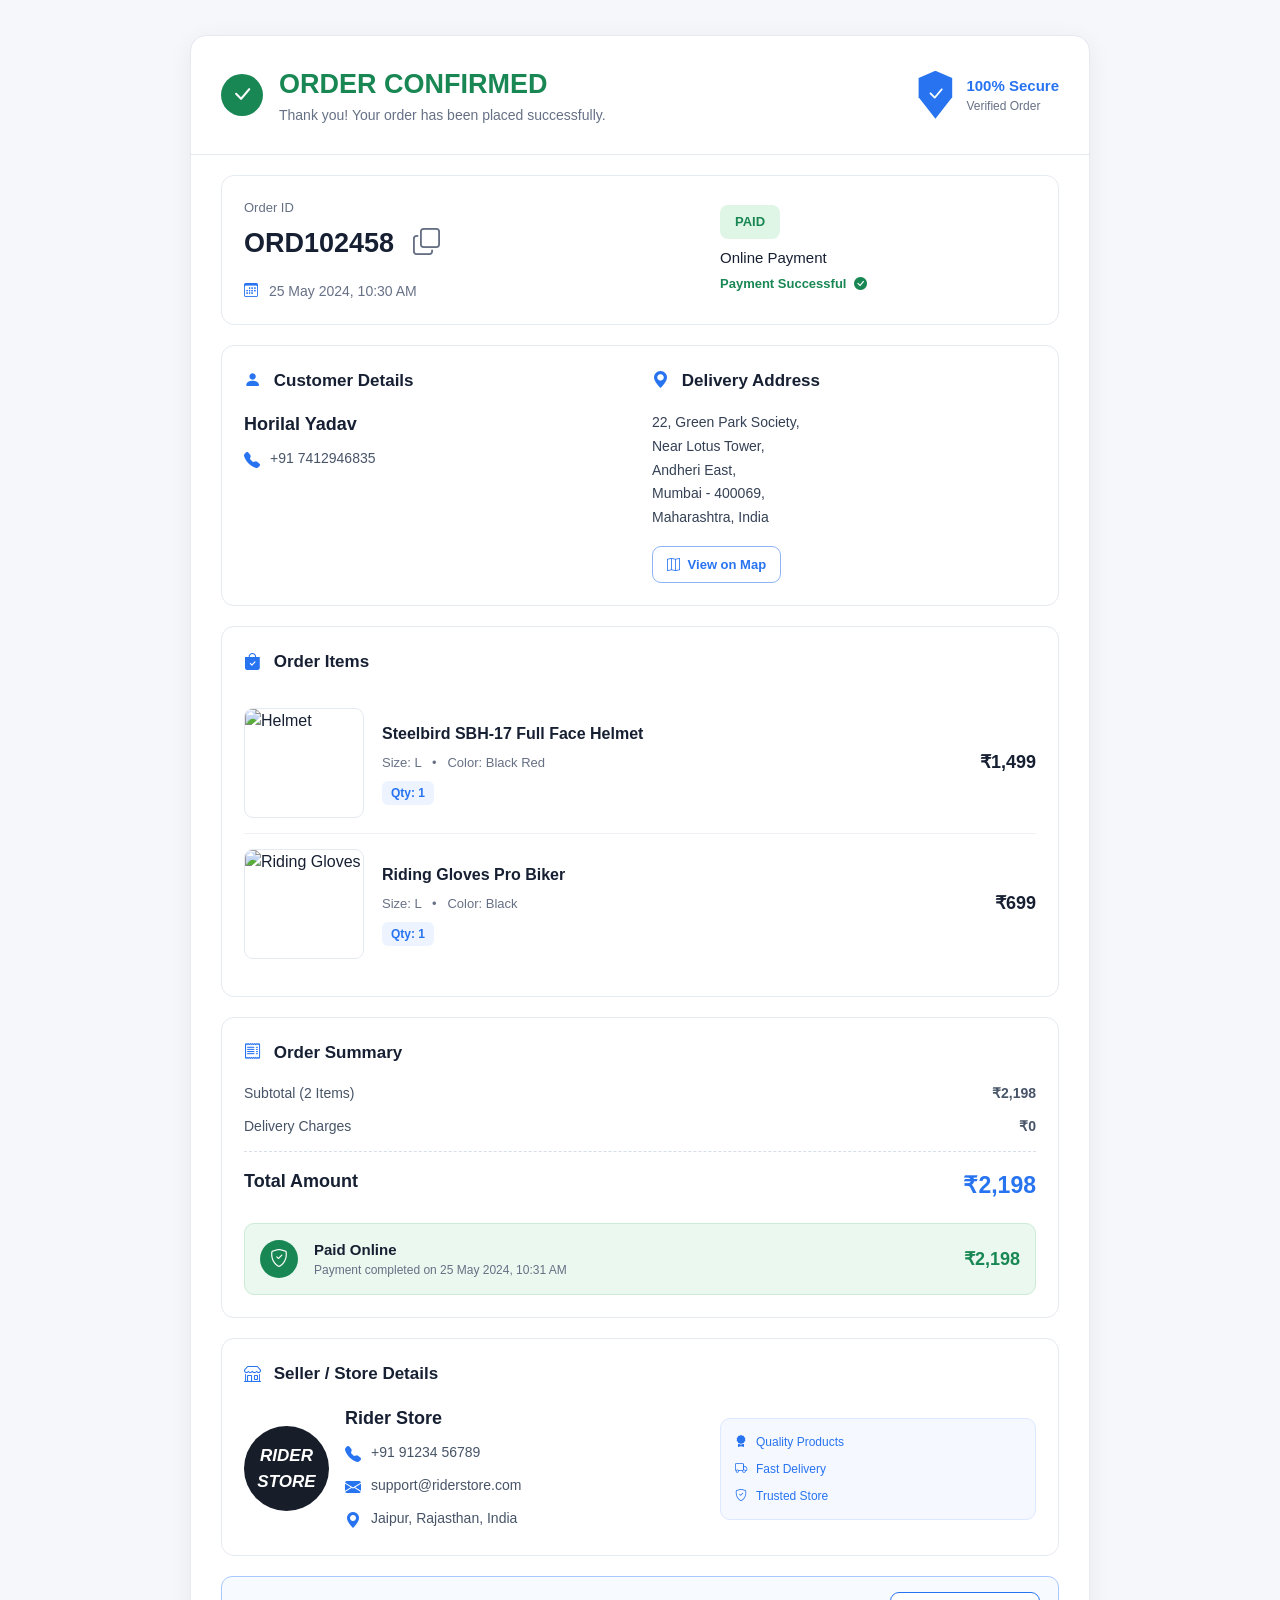
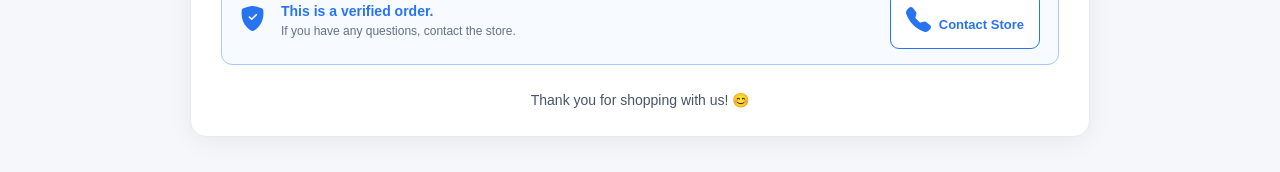
==== index.html @ 625182de "sdsD'" ====
<!doctype html>
<html lang="en">
  <head>
    <meta charset="UTF-8" />
    <meta name="viewport" content="width=device-width, initial-scale=1.0" />

    <title>Order Confirmation</title>

    <!-- Bootstrap 5 -->
    <link href="https://cdn.jsdelivr.net/npm/bootstrap@5.3.3/dist/css/bootstrap.min.css" rel="stylesheet" />

    <!-- Bootstrap Icons -->
    <link rel="stylesheet" href="https://cdn.jsdelivr.net/npm/bootstrap-icons@1.11.3/font/bootstrap-icons.min.css" />

    <style>
      :root {
        --blue: #2874f0;
        --dark-blue: #0f4bbd;
        --green: #198754;
        --light-green: #eaf8ef;
        --text: #172033;
        --muted: #667085;
        --border: #e5e9f0;
        --bg: #f5f7fb;
      }

      * {
        box-sizing: border-box;
      }

      body {
        margin: 0;
        background: var(--bg);
        color: var(--text);
        font-family: Arial, Helvetica, sans-serif;
      }

      /* ================================
       MAIN CONTAINER
    ================================= */

      .order-page {
        max-width: 900px;
        margin: 35px auto;
      }

      /* ================================
       MAIN CARD
    ================================= */

      .order-card {
        background: #fff;
        border: 1px solid var(--border);
        border-radius: 16px;
        box-shadow: 0 5px 25px rgba(0, 0, 0, 0.06);
        overflow: hidden;
      }

      /* ================================
       CONFIRM HEADER
    ================================= */

      .confirmation-header {
        padding: 28px 30px;
        border-bottom: 1px solid var(--border);
      }

      .confirmed-title {
        color: var(--green);
        font-size: 27px;
        font-weight: 700;
      }

      .confirmed-icon {
        width: 42px;
        height: 42px;
        background: var(--green);
        color: white;
        border-radius: 50%;
        display: inline-flex;
        align-items: center;
        justify-content: center;
        font-size: 22px;
      }

      .confirmation-text {
        color: var(--muted);
        font-size: 14px;
      }

      /* ================================
       VERIFIED
    ================================= */

      .secure-box {
        display: flex;
        align-items: center;
        gap: 10px;
      }

      .secure-icon {
        width: 42px;
        height: 48px;
        background: var(--blue);
        color: white;
        clip-path: polygon(50% 0%, 90% 15%, 90% 55%, 50% 100%, 10% 55%, 10% 15%);
        display: flex;
        align-items: center;
        justify-content: center;
        font-size: 19px;
      }

      .secure-title {
        color: var(--blue);
        font-weight: 700;
        font-size: 15px;
      }

      .secure-subtitle {
        color: var(--muted);
        font-size: 12px;
      }

      /* ================================
       SECTION
    ================================= */

      .content-section {
        margin: 20px 30px;
        border: 1px solid var(--border);
        border-radius: 13px;
        padding: 22px;
      }

      .section-heading {
        font-size: 17px;
        font-weight: 700;
        margin-bottom: 18px;
      }

      .section-heading i {
        color: var(--blue);
        margin-right: 8px;
      }

      /* ================================
       ORDER INFO
    ================================= */

      .order-id-label {
        color: var(--muted);
        font-size: 13px;
        margin-bottom: 5px;
      }

      .order-id {
        font-size: 27px;
        font-weight: 700;
      }

      .copy-btn {
        border: none;
        background: transparent;
        color: var(--muted);
        margin-left: 5px;
      }

      .date-info {
        color: var(--muted);
        font-size: 14px;
      }

      .date-info i {
        color: var(--blue);
        margin-right: 7px;
      }

      /* ================================
       PAYMENT
    ================================= */

      .paid-badge {
        display: inline-block;
        background: #dff5e6;
        color: var(--green);
        padding: 7px 15px;
        border-radius: 8px;
        font-size: 13px;
        font-weight: 700;
        margin-bottom: 8px;
      }

      .payment-title {
        font-size: 15px;
        margin-bottom: 5px;
      }

      .payment-success {
        color: var(--green);
        font-size: 13px;
        font-weight: 700;
      }

      .payment-success i {
        margin-left: 4px;
      }

      /* ================================
       CUSTOMER
    ================================= */

      .customer-name {
        font-size: 18px;
        font-weight: 700;
        margin-bottom: 10px;
      }

      .detail-row {
        display: flex;
        align-items: flex-start;
        gap: 10px;
        color: #475467;
        font-size: 14px;
        margin-bottom: 10px;
      }

      .detail-row i {
        color: var(--blue);
        font-size: 16px;
        margin-top: 1px;
      }

      /* ================================
       ADDRESS
    ================================= */

      .address-text {
        font-size: 14px;
        line-height: 1.7;
        color: #344054;
      }

      .map-btn {
        border: 1px solid #8eb4f7;
        background: #fff;
        color: var(--blue);
        border-radius: 9px;
        padding: 8px 14px;
        font-size: 13px;
        font-weight: 600;
      }

      .map-btn:hover {
        background: #f1f6ff;
      }

      /* ================================
       PRODUCTS
    ================================= */

      .product-item {
        display: flex;
        align-items: center;
        gap: 18px;
        padding: 15px 0;
        border-bottom: 1px solid #edf0f4;
      }

      .product-item:last-child {
        border-bottom: none;
      }

      .product-image {
        width: 120px;
        height: 110px;
        border: 1px solid var(--border);
        border-radius: 9px;
        display: flex;
        align-items: center;
        justify-content: center;
        overflow: hidden;
        background: #fff;
        flex-shrink: 0;
      }

      .product-image img {
        width: 100%;
        height: 100%;
        object-fit: contain;
      }

      .product-name {
        font-size: 16px;
        font-weight: 700;
        margin-bottom: 7px;
      }

      .product-meta {
        color: var(--muted);
        font-size: 13px;
        margin-bottom: 8px;
      }

      .qty-badge {
        background: #edf4ff;
        color: var(--blue);
        padding: 5px 9px;
        border-radius: 6px;
        font-size: 12px;
        font-weight: 700;
      }

      .product-price {
        font-size: 18px;
        font-weight: 700;
        margin-left: auto;
        white-space: nowrap;
      }

      /* ================================
       ORDER SUMMARY
    ================================= */

      .summary-row {
        display: flex;
        justify-content: space-between;
        color: #475467;
        font-size: 14px;
        margin-bottom: 12px;
      }

      .summary-total {
        display: flex;
        justify-content: space-between;
        border-top: 1px dashed #d8dee8;
        padding-top: 16px;
        margin-top: 14px;
        font-size: 18px;
        font-weight: 700;
      }

      .total-price {
        color: var(--blue);
        font-size: 23px;
      }

      /* ================================
       PAID ONLINE BOX
    ================================= */

      .paid-online {
        margin-top: 20px;
        background: var(--light-green);
        border: 1px solid #ccebd6;
        border-radius: 10px;
        padding: 15px;
      }

      .paid-online-icon {
        width: 38px;
        height: 38px;
        background: var(--green);
        color: white;
        border-radius: 50%;
        display: flex;
        align-items: center;
        justify-content: center;
        font-size: 18px;
      }

      .paid-online-title {
        font-weight: 700;
        font-size: 15px;
      }

      .paid-online-text {
        color: var(--muted);
        font-size: 12px;
      }

      .paid-online-amount {
        color: var(--green);
        font-size: 18px;
        font-weight: 700;
        margin-left: auto;
      }

      /* ================================
       SELLER
    ================================= */

      .seller-logo {
        width: 85px;
        height: 85px;
        border-radius: 50%;
        background: #171d29;
        color: white;
        display: flex;
        align-items: center;
        justify-content: center;
        text-align: center;
        font-weight: 800;
        font-style: italic;
        font-size: 17px;
        flex-shrink: 0;
      }

      .seller-name {
        font-size: 18px;
        font-weight: 700;
        margin-bottom: 10px;
      }

      .seller-feature-box {
        background: #f5f8ff;
        border: 1px solid #dce8ff;
        border-radius: 10px;
        padding: 14px;
      }

      .seller-feature {
        display: flex;
        gap: 9px;
        align-items: center;
        color: var(--blue);
        font-size: 12px;
        margin-bottom: 9px;
      }

      .seller-feature:last-child {
        margin-bottom: 0;
      }

      /* ================================
       VERIFIED FOOTER
    ================================= */

      .verified-box {
        margin: 20px 30px 25px;
        border: 1px solid #a8c8ff;
        background: #f7faff;
        border-radius: 11px;
        padding: 15px 18px;
      }

      .verified-box i {
        color: var(--blue);
        font-size: 25px;
      }

      .verified-title {
        color: var(--blue);
        font-size: 14px;
        font-weight: 700;
      }

      .verified-text {
        color: var(--muted);
        font-size: 12px;
      }

      .contact-btn {
        border: 1px solid var(--blue);
        color: var(--blue);
        background: white;
        border-radius: 9px;
        padding: 9px 15px;
        font-weight: 600;
        font-size: 13px;
      }

      .contact-btn:hover {
        background: #eef5ff;
      }

      /* ================================
       THANK YOU
    ================================= */

      .thank-you {
        text-align: center;
        color: #475467;
        font-size: 14px;
        padding-bottom: 25px;
      }

      /* ================================
       MOBILE
    ================================= */

      @media (max-width: 767px) {
        .order-page {
          margin: 15px auto;
          padding: 0 10px;
        }

        .confirmation-header {
          padding: 20px;
        }

        .confirmed-title {
          font-size: 21px;
        }

        .confirmed-icon {
          width: 36px;
          height: 36px;
          font-size: 18px;
        }

        .secure-box {
          margin-top: 18px;
        }

        .content-section {
          margin: 15px;
          padding: 16px;
        }

        .product-item {
          align-items: flex-start;
          gap: 12px;
        }

        .product-image {
          width: 80px;
          height: 80px;
        }

        .product-name {
          font-size: 14px;
        }

        .product-price {
          font-size: 15px;
        }

        .seller-feature-box {
          margin-top: 15px;
        }

        .verified-box {
          margin: 15px;
        }

        .verified-box .contact-btn {
          margin-top: 12px;
          width: 100%;
        }
      }
    </style>
  </head>

  <body>
    <div class="container-fluid">
      <div class="order-page">
        <div class="order-card">
          <!-- =========================================
             CONFIRMATION HEADER
        ========================================== -->

          <div class="confirmation-header">
            <div class="row align-items-center">
              <div class="col-md-8">
                <div class="d-flex align-items-center gap-3">
                  <div class="confirmed-icon">
                    <i class="bi bi-check-lg"></i>
                  </div>

                  <div>
                    <div class="confirmed-title">ORDER CONFIRMED</div>

                    <div class="confirmation-text">Thank you! Your order has been placed successfully.</div>
                  </div>
                </div>
              </div>

              <div class="col-md-4">
                <div class="secure-box justify-content-md-end">
                  <div class="secure-icon">
                    <i class="bi bi-check-lg"></i>
                  </div>

                  <div>
                    <div class="secure-title">100% Secure</div>

                    <div class="secure-subtitle">Verified Order</div>
                  </div>
                </div>
              </div>
            </div>
          </div>

          <!-- =========================================
             ORDER INFORMATION
        ========================================== -->

          <div class="content-section">
            <div class="row align-items-center">
              <div class="col-md-7">
                <div class="order-id-label">Order ID</div>

                <div class="order-id">
                  ORD102458

                  <button class="copy-btn" onclick="copyOrderId()" title="Copy Order ID">
                    <i class="bi bi-copy"></i>
                  </button>
                </div>

                <div class="date-info mt-3">
                  <i class="bi bi-calendar3"></i>

                  25 May 2024, 10:30 AM
                </div>
              </div>

              <div class="col-md-5 mt-4 mt-md-0">
                <div class="paid-badge">PAID</div>

                <div class="payment-title">Online Payment</div>

                <div class="payment-success">
                  Payment Successful

                  <i class="bi bi-check-circle-fill"></i>
                </div>
              </div>
            </div>
          </div>

          <!-- =========================================
             CUSTOMER DETAILS + ADDRESS
        ========================================== -->

          <div class="content-section">
            <div class="row">
              <!-- CUSTOMER -->

              <div class="col-md-6">
                <div class="section-heading">
                  <i class="bi bi-person-fill"></i>

                  Customer Details
                </div>

                <div class="customer-name">Horilal Yadav</div>

                <div class="detail-row">
                  <i class="bi bi-telephone-fill"></i>

                  <span> +91 7412946835 </span>
                </div>
              </div>

              <!-- ADDRESS -->

              <div class="col-md-6 mt-4 mt-md-0">
                <div class="section-heading">
                  <i class="bi bi-geo-alt-fill"></i>

                  Delivery Address
                </div>

                <div class="address-text">
                  22, Green Park Society,<br />

                  Near Lotus Tower,<br />

                  Andheri East,<br />

                  Mumbai - 400069,<br />

                  Maharashtra, India
                </div>

                <button class="map-btn mt-3" onclick="openMap()">
                  <i class="bi bi-map me-1"></i>

                  View on Map
                </button>
              </div>
            </div>
          </div>

          <!-- =========================================
             ORDER ITEMS
        ========================================== -->

          <div class="content-section">
            <div class="section-heading">
              <i class="bi bi-bag-check-fill"></i>

              Order Items
            </div>

            <!-- PRODUCT 1 -->

            <div class="product-item">
              <div class="product-image">
                <img src="https://via.placeholder.com/150x130?text=Helmet" alt="Helmet" />
              </div>

              <div class="flex-grow-1">
                <div class="product-name">Steelbird SBH-17 Full Face Helmet</div>

                <div class="product-meta">Size: L &nbsp; • &nbsp; Color: Black Red</div>

                <span class="qty-badge"> Qty: 1 </span>
              </div>

              <div class="product-price">₹1,499</div>
            </div>

            <!-- PRODUCT 2 -->

            <div class="product-item">
              <div class="product-image">
                <img src="https://via.placeholder.com/150x130?text=Gloves" alt="Riding Gloves" />
              </div>

              <div class="flex-grow-1">
                <div class="product-name">Riding Gloves Pro Biker</div>

                <div class="product-meta">Size: L &nbsp; • &nbsp; Color: Black</div>

                <span class="qty-badge"> Qty: 1 </span>
              </div>

              <div class="product-price">₹699</div>
            </div>
          </div>

          <!-- =========================================
             ORDER SUMMARY
        ========================================== -->

          <div class="content-section">
            <div class="section-heading">
              <i class="bi bi-receipt"></i>

              Order Summary
            </div>

            <div class="summary-row">
              <span> Subtotal (2 Items) </span>

              <strong> ₹2,198 </strong>
            </div>

            <div class="summary-row">
              <span> Delivery Charges </span>

              <strong> ₹0 </strong>
            </div>

            <div class="summary-total">
              <span> Total Amount </span>

              <span class="total-price"> ₹2,198 </span>
            </div>

            <!-- PAID ONLINE -->

            <div class="paid-online">
              <div class="d-flex align-items-center gap-3">
                <div class="paid-online-icon">
                  <i class="bi bi-shield-check"></i>
                </div>

                <div>
                  <div class="paid-online-title">Paid Online</div>

                  <div class="paid-online-text">Payment completed on 25 May 2024, 10:31 AM</div>
                </div>

                <div class="paid-online-amount">₹2,198</div>
              </div>
            </div>
          </div>

          <!-- =========================================
             SELLER DETAILS
        ========================================== -->

          <div class="content-section">
            <div class="section-heading">
              <i class="bi bi-shop"></i>

              Seller / Store Details
            </div>

            <div class="row align-items-center">
              <div class="col-md-7">
                <div class="d-flex align-items-center gap-3">
                  <div class="seller-logo">
                    RIDER<br />
                    STORE
                  </div>

                  <div>
                    <div class="seller-name">Rider Store</div>

                    <div class="detail-row mb-2">
                      <i class="bi bi-telephone-fill"></i>

                      +91 91234 56789
                    </div>

                    <div class="detail-row mb-2">
                      <i class="bi bi-envelope-fill"></i>

                      support@riderstore.com
                    </div>

                    <div class="detail-row mb-0">
                      <i class="bi bi-geo-alt-fill"></i>

                      Jaipur, Rajasthan, India
                    </div>
                  </div>
                </div>
              </div>

              <div class="col-md-5">
                <div class="seller-feature-box">
                  <div class="seller-feature">
                    <i class="bi bi-award-fill"></i>

                    Quality Products
                  </div>

                  <div class="seller-feature">
                    <i class="bi bi-truck"></i>

                    Fast Delivery
                  </div>

                  <div class="seller-feature">
                    <i class="bi bi-shield-check"></i>

                    Trusted Store
                  </div>
                </div>
              </div>
            </div>
          </div>

          <!-- =========================================
             VERIFIED ORDER
        ========================================== -->

          <div class="verified-box">
            <div class="row align-items-center">
              <div class="col-md-8">
                <div class="d-flex gap-3">
                  <i class="bi bi-shield-fill-check"></i>

                  <div>
                    <div class="verified-title">This is a verified order.</div>

                    <div class="verified-text">If you have any questions, contact the store.</div>
                  </div>
                </div>
              </div>

              <div class="col-md-4 text-md-end">
                <button class="contact-btn" onclick="contactStore()">
                  <i class="bi bi-telephone-fill me-1"></i>

                  Contact Store
                </button>
              </div>
            </div>
          </div>

          <!-- =========================================
             THANK YOU
        ========================================== -->

          <div class="thank-you">Thank you for shopping with us! 😊</div>
        </div>
      </div>
    </div>

    <!-- Bootstrap JS -->

    <script src="https://cdn.jsdelivr.net/npm/bootstrap@5.3.3/dist/js/bootstrap.bundle.min.js"></script>

    <script>
      /* ==========================
       COPY ORDER ID
    ========================== */

      function copyOrderId() {
        const orderId = "ORD102458";

        navigator.clipboard.writeText(orderId);

        alert("Order ID copied: " + orderId);
      }

      /* ==========================
       OPEN MAP
    ========================== */

      function openMap() {
        const address = "22 Green Park Society, Near Lotus Tower, Andheri East, Mumbai 400069";

        const url = "https://www.google.com/maps/search/?api=1&query=" + encodeURIComponent(address);

        window.open(url, "_blank");
      }

      /* ==========================
       CONTACT STORE
    ========================== */

      function contactStore() {
        window.location.href = "tel:+919123456789";
      }
    </script>
  </body>
</html>
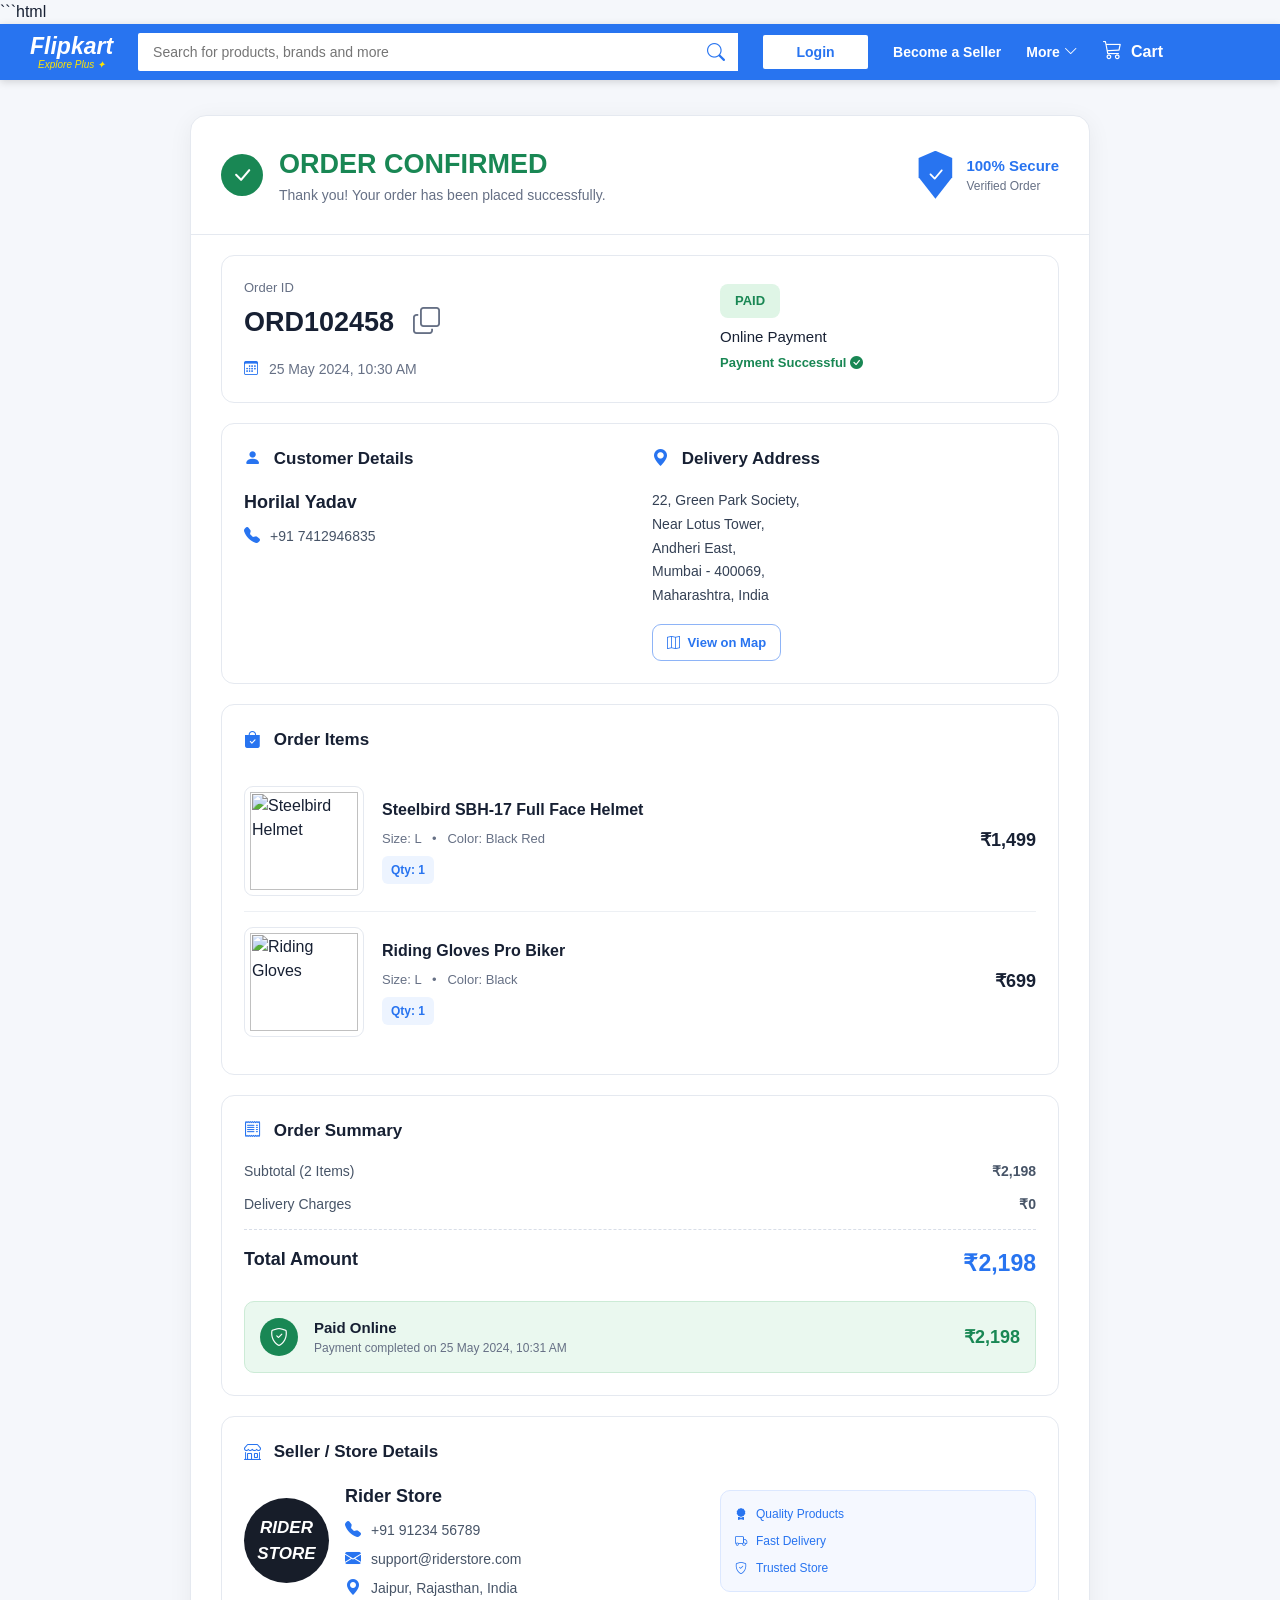
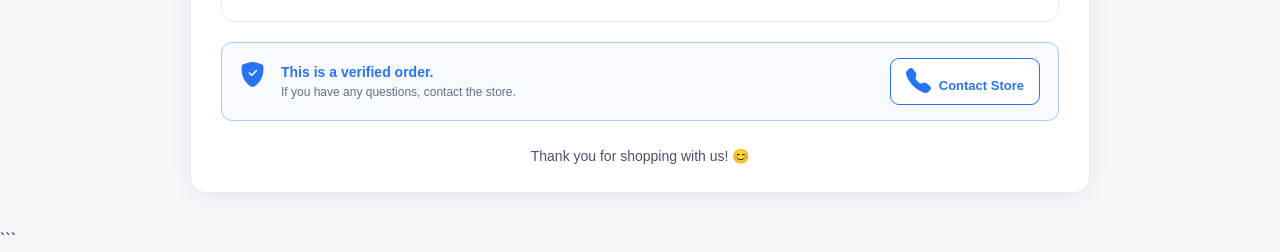
==== commit 2df7cd76: "sdsD" ====
--- a/index.html
+++ b/index.html
@@ -1,10 +1,11 @@
+```html
 <!doctype html>
 <html lang="en">
   <head>
     <meta charset="UTF-8" />
     <meta name="viewport" content="width=device-width, initial-scale=1.0" />
 
-    <title>Order Confirmation</title>
+    <title>Flipkart Order Confirmation</title>
 
     <!-- Bootstrap 5 -->
     <link href="https://cdn.jsdelivr.net/npm/bootstrap@5.3.3/dist/css/bootstrap.min.css" rel="stylesheet" />
@@ -35,18 +36,118 @@
         font-family: Arial, Helvetica, sans-serif;
       }
 
-      /* ================================
-       MAIN CONTAINER
-    ================================= */
+      /* =====================================================
+       FLIPKART STYLE HEADER
+    ===================================================== */
+
+      .fk-header {
+        background: #2874f0;
+        height: 56px;
+        display: flex;
+        align-items: center;
+        box-shadow: 0 2px 8px rgba(0, 0, 0, 0.15);
+        position: sticky;
+        top: 0;
+        z-index: 1000;
+      }
+
+      .fk-header-inner {
+        width: 100%;
+        max-width: 1250px;
+        margin: auto;
+        padding: 0 15px;
+        display: flex;
+        align-items: center;
+        gap: 25px;
+      }
+
+      .fk-logo {
+        color: #fff;
+        text-decoration: none;
+        font-size: 23px;
+        font-weight: 800;
+        font-style: italic;
+        line-height: 1;
+        white-space: nowrap;
+      }
+
+      .fk-logo span {
+        display: block;
+        font-size: 10px;
+        font-style: italic;
+        font-weight: 500;
+        margin-top: 2px;
+        color: #ffe500;
+        text-align: center;
+      }
+
+      .fk-search {
+        flex: 1;
+        max-width: 600px;
+        position: relative;
+      }
+
+      .fk-search input {
+        width: 100%;
+        height: 38px;
+        border: none;
+        outline: none;
+        padding: 0 45px 0 15px;
+        border-radius: 2px;
+        font-size: 14px;
+      }
+
+      .fk-search button {
+        position: absolute;
+        right: 0;
+        top: 0;
+        height: 38px;
+        width: 45px;
+        border: none;
+        background: #fff;
+        color: #2874f0;
+        font-size: 18px;
+      }
+
+      .fk-login {
+        background: #fff;
+        color: #2874f0;
+        border: none;
+        height: 34px;
+        min-width: 105px;
+        font-size: 14px;
+        font-weight: 700;
+        border-radius: 2px;
+      }
+
+      .fk-header-link {
+        color: #fff;
+        text-decoration: none;
+        font-size: 14px;
+        font-weight: 600;
+        white-space: nowrap;
+      }
+
+      .fk-cart {
+        color: #fff;
+        text-decoration: none;
+        font-weight: 600;
+        white-space: nowrap;
+      }
+
+      .fk-cart i {
+        font-size: 19px;
+        margin-right: 5px;
+      }
+
+      /* =====================================================
+       MAIN
+    ===================================================== */
 
       .order-page {
         max-width: 900px;
         margin: 35px auto;
       }
-
-      /* ================================
-       MAIN CARD
-    ================================= */
 
       .order-card {
         background: #fff;
@@ -56,9 +157,9 @@
         overflow: hidden;
       }
 
-      /* ================================
-       CONFIRM HEADER
-    ================================= */
+      /* =====================================================
+       CONFIRMATION HEADER
+    ===================================================== */
 
       .confirmation-header {
         padding: 28px 30px;
@@ -81,6 +182,7 @@
         align-items: center;
         justify-content: center;
         font-size: 22px;
+        flex-shrink: 0;
       }
 
       .confirmation-text {
@@ -88,9 +190,9 @@
         font-size: 14px;
       }
 
-      /* ================================
+      /* =====================================================
        VERIFIED
-    ================================= */
+    ===================================================== */
 
       .secure-box {
         display: flex;
@@ -108,6 +210,7 @@
         align-items: center;
         justify-content: center;
         font-size: 19px;
+        flex-shrink: 0;
       }
 
       .secure-title {
@@ -121,9 +224,9 @@
         font-size: 12px;
       }
 
-      /* ================================
+      /* =====================================================
        SECTION
-    ================================= */
+    ===================================================== */
 
       .content-section {
         margin: 20px 30px;
@@ -143,9 +246,9 @@
         margin-right: 8px;
       }
 
-      /* ================================
+      /* =====================================================
        ORDER INFO
-    ================================= */
+    ===================================================== */
 
       .order-id-label {
         color: var(--muted);
@@ -163,6 +266,7 @@
         background: transparent;
         color: var(--muted);
         margin-left: 5px;
+        cursor: pointer;
       }
 
       .date-info {
@@ -175,9 +279,9 @@
         margin-right: 7px;
       }
 
-      /* ================================
+      /* =====================================================
        PAYMENT
-    ================================= */
+    ===================================================== */
 
       .paid-badge {
         display: inline-block;
@@ -201,13 +305,9 @@
         font-weight: 700;
       }
 
-      .payment-success i {
-        margin-left: 4px;
-      }
-
-      /* ================================
+      /* =====================================================
        CUSTOMER
-    ================================= */
+    ===================================================== */
 
       .customer-name {
         font-size: 18px;
@@ -230,9 +330,9 @@
         margin-top: 1px;
       }
 
-      /* ================================
+      /* =====================================================
        ADDRESS
-    ================================= */
+    ===================================================== */
 
       .address-text {
         font-size: 14px;
@@ -254,9 +354,9 @@
         background: #f1f6ff;
       }
 
-      /* ================================
-       PRODUCTS
-    ================================= */
+      /* =====================================================
+       PRODUCT
+    ===================================================== */
 
       .product-item {
         display: flex;
@@ -287,6 +387,8 @@
         width: 100%;
         height: 100%;
         object-fit: contain;
+        display: block;
+        padding: 5px;
       }
 
       .product-name {
@@ -308,6 +410,7 @@
         border-radius: 6px;
         font-size: 12px;
         font-weight: 700;
+        display: inline-block;
       }
 
       .product-price {
@@ -317,9 +420,9 @@
         white-space: nowrap;
       }
 
-      /* ================================
-       ORDER SUMMARY
-    ================================= */
+      /* =====================================================
+       SUMMARY
+    ===================================================== */
 
       .summary-row {
         display: flex;
@@ -344,9 +447,9 @@
         font-size: 23px;
       }
 
-      /* ================================
-       PAID ONLINE BOX
-    ================================= */
+      /* =====================================================
+       PAID ONLINE
+    ===================================================== */
 
       .paid-online {
         margin-top: 20px;
@@ -366,6 +469,7 @@
         align-items: center;
         justify-content: center;
         font-size: 18px;
+        flex-shrink: 0;
       }
 
       .paid-online-title {
@@ -383,11 +487,12 @@
         font-size: 18px;
         font-weight: 700;
         margin-left: auto;
-      }
-
-      /* ================================
+        white-space: nowrap;
+      }
+
+      /* =====================================================
        SELLER
-    ================================= */
+    ===================================================== */
 
       .seller-logo {
         width: 85px;
@@ -431,9 +536,9 @@
         margin-bottom: 0;
       }
 
-      /* ================================
+      /* =====================================================
        VERIFIED FOOTER
-    ================================= */
+    ===================================================== */
 
       .verified-box {
         margin: 20px 30px 25px;
@@ -473,9 +578,9 @@
         background: #eef5ff;
       }
 
-      /* ================================
+      /* =====================================================
        THANK YOU
-    ================================= */
+    ===================================================== */
 
       .thank-you {
         text-align: center;
@@ -484,14 +589,53 @@
         padding-bottom: 25px;
       }
 
-      /* ================================
+      /* =====================================================
        MOBILE
-    ================================= */
+    ===================================================== */
 
       @media (max-width: 767px) {
+        .fk-header {
+          height: auto;
+          min-height: 58px;
+          padding: 8px 0;
+        }
+
+        .fk-header-inner {
+          flex-wrap: wrap;
+          gap: 8px;
+        }
+
+        .fk-logo {
+          font-size: 20px;
+        }
+
+        .fk-logo span {
+          font-size: 8px;
+        }
+
+        .fk-search {
+          order: 3;
+          flex-basis: 100%;
+          max-width: 100%;
+        }
+
+        .fk-login,
+        .fk-header-link {
+          display: none;
+        }
+
+        .fk-cart {
+          margin-left: auto;
+          font-size: 13px;
+        }
+
         .order-page {
           margin: 15px auto;
           padding: 0 10px;
+        }
+
+        .order-card {
+          border-radius: 12px;
         }
 
         .confirmation-header {
@@ -508,8 +652,14 @@
           font-size: 18px;
         }
 
+        .confirmation-text {
+          line-height: 1.5;
+          margin-top: 3px;
+        }
+
         .secure-box {
           margin-top: 18px;
+          justify-content: flex-start !important;
         }
 
         .content-section {
@@ -523,15 +673,28 @@
         }
 
         .product-image {
-          width: 80px;
-          height: 80px;
+          width: 85px;
+          height: 85px;
         }
 
         .product-name {
           font-size: 14px;
+          line-height: 1.35;
+        }
+
+        .product-meta {
+          font-size: 12px;
         }
 
         .product-price {
+          font-size: 15px;
+        }
+
+        .paid-online .d-flex {
+          align-items: flex-start !important;
+        }
+
+        .paid-online-amount {
           font-size: 15px;
         }
 
@@ -552,12 +715,48 @@
   </head>
 
   <body>
+    <!-- =====================================================
+       FLIPKART HEADER
+  ====================================================== -->
+
+    <header class="fk-header">
+      <div class="fk-header-inner">
+        <a href="#" class="fk-logo">
+          Flipkart
+          <span>Explore Plus ✦</span>
+        </a>
+
+        <div class="fk-search">
+          <input type="text" placeholder="Search for products, brands and more" />
+
+          <button type="button">
+            <i class="bi bi-search"></i>
+          </button>
+        </div>
+
+        <button class="fk-login">Login</button>
+
+        <a href="#" class="fk-header-link"> Become a Seller </a>
+
+        <a href="#" class="fk-header-link"> More <i class="bi bi-chevron-down"></i> </a>
+
+        <a href="#" class="fk-cart">
+          <i class="bi bi-cart3"></i>
+          Cart
+        </a>
+      </div>
+    </header>
+
+    <!-- =====================================================
+       PAGE
+  ====================================================== -->
+
     <div class="container-fluid">
       <div class="order-page">
         <div class="order-card">
-          <!-- =========================================
-             CONFIRMATION HEADER
-        ========================================== -->
+          <!-- =================================================
+             CONFIRMATION
+        ================================================== -->
 
           <div class="confirmation-header">
             <div class="row align-items-center">
@@ -591,9 +790,9 @@
             </div>
           </div>
 
-          <!-- =========================================
+          <!-- =================================================
              ORDER INFORMATION
-        ========================================== -->
+        ================================================== -->
 
           <div class="content-section">
             <div class="row align-items-center">
@@ -622,16 +821,15 @@
 
                 <div class="payment-success">
                   Payment Successful
-
                   <i class="bi bi-check-circle-fill"></i>
                 </div>
               </div>
             </div>
           </div>
 
-          <!-- =========================================
-             CUSTOMER DETAILS + ADDRESS
-        ========================================== -->
+          <!-- =================================================
+             CUSTOMER + ADDRESS
+        ================================================== -->
 
           <div class="content-section">
             <div class="row">
@@ -683,9 +881,9 @@
             </div>
           </div>
 
-          <!-- =========================================
+          <!-- =================================================
              ORDER ITEMS
-        ========================================== -->
+        ================================================== -->
 
           <div class="content-section">
             <div class="section-heading">
@@ -698,7 +896,14 @@
 
             <div class="product-item">
               <div class="product-image">
-                <img src="https://via.placeholder.com/150x130?text=Helmet" alt="Helmet" />
+                <img
+                  src="https://m.media-amazon.com/images/I/71N3V9xX8EL._SL1500_.jpg"
+                  alt="Steelbird Helmet"
+                  onerror="
+                    this.onerror = null;
+                    this.src = 'https://dummyimage.com/300x300/f5f5f5/2874f0&text=Helmet';
+                  "
+                />
               </div>
 
               <div class="flex-grow-1">
@@ -716,7 +921,14 @@
 
             <div class="product-item">
               <div class="product-image">
-                <img src="https://via.placeholder.com/150x130?text=Gloves" alt="Riding Gloves" />
+                <img
+                  src="https://m.media-amazon.com/images/I/71Z9rYwZQHL._SL1500_.jpg"
+                  alt="Riding Gloves"
+                  onerror="
+                    this.onerror = null;
+                    this.src = 'https://dummyimage.com/300x300/f5f5f5/2874f0&text=Gloves';
+                  "
+                />
               </div>
 
               <div class="flex-grow-1">
@@ -731,9 +943,9 @@
             </div>
           </div>
 
-          <!-- =========================================
+          <!-- =================================================
              ORDER SUMMARY
-        ========================================== -->
+        ================================================== -->
 
           <div class="content-section">
             <div class="section-heading">
@@ -759,8 +971,6 @@
 
               <span class="total-price"> ₹2,198 </span>
             </div>
-
-            <!-- PAID ONLINE -->
 
             <div class="paid-online">
               <div class="d-flex align-items-center gap-3">
@@ -779,9 +989,9 @@
             </div>
           </div>
 
-          <!-- =========================================
-             SELLER DETAILS
-        ========================================== -->
+          <!-- =================================================
+             SELLER
+        ================================================== -->
 
           <div class="content-section">
             <div class="section-heading">
@@ -846,9 +1056,9 @@
             </div>
           </div>
 
-          <!-- =========================================
-             VERIFIED ORDER
-        ========================================== -->
+          <!-- =================================================
+             VERIFIED
+        ================================================== -->
 
           <div class="verified-box">
             <div class="row align-items-center">
@@ -874,9 +1084,9 @@
             </div>
           </div>
 
-          <!-- =========================================
+          <!-- =================================================
              THANK YOU
-        ========================================== -->
+        ================================================== -->
 
           <div class="thank-you">Thank you for shopping with us! 😊</div>
         </div>
@@ -888,21 +1098,26 @@
     <script src="https://cdn.jsdelivr.net/npm/bootstrap@5.3.3/dist/js/bootstrap.bundle.min.js"></script>
 
     <script>
-      /* ==========================
+      /* =====================================================
        COPY ORDER ID
-    ========================== */
+    ===================================================== */
 
       function copyOrderId() {
         const orderId = "ORD102458";
 
-        navigator.clipboard.writeText(orderId);
-
-        alert("Order ID copied: " + orderId);
-      }
-
-      /* ==========================
-       OPEN MAP
-    ========================== */
+        navigator.clipboard
+          .writeText(orderId)
+          .then(() => {
+            alert("Order ID copied: " + orderId);
+          })
+          .catch(() => {
+            alert("Order ID: " + orderId);
+          });
+      }
+
+      /* =====================================================
+       GOOGLE MAP
+    ===================================================== */
 
       function openMap() {
         const address = "22 Green Park Society, Near Lotus Tower, Andheri East, Mumbai 400069";
@@ -912,9 +1127,9 @@
         window.open(url, "_blank");
       }
 
-      /* ==========================
+      /* =====================================================
        CONTACT STORE
-    ========================== */
+    ===================================================== */
 
       function contactStore() {
         window.location.href = "tel:+919123456789";
@@ -922,3 +1137,4 @@
     </script>
   </body>
 </html>
+```
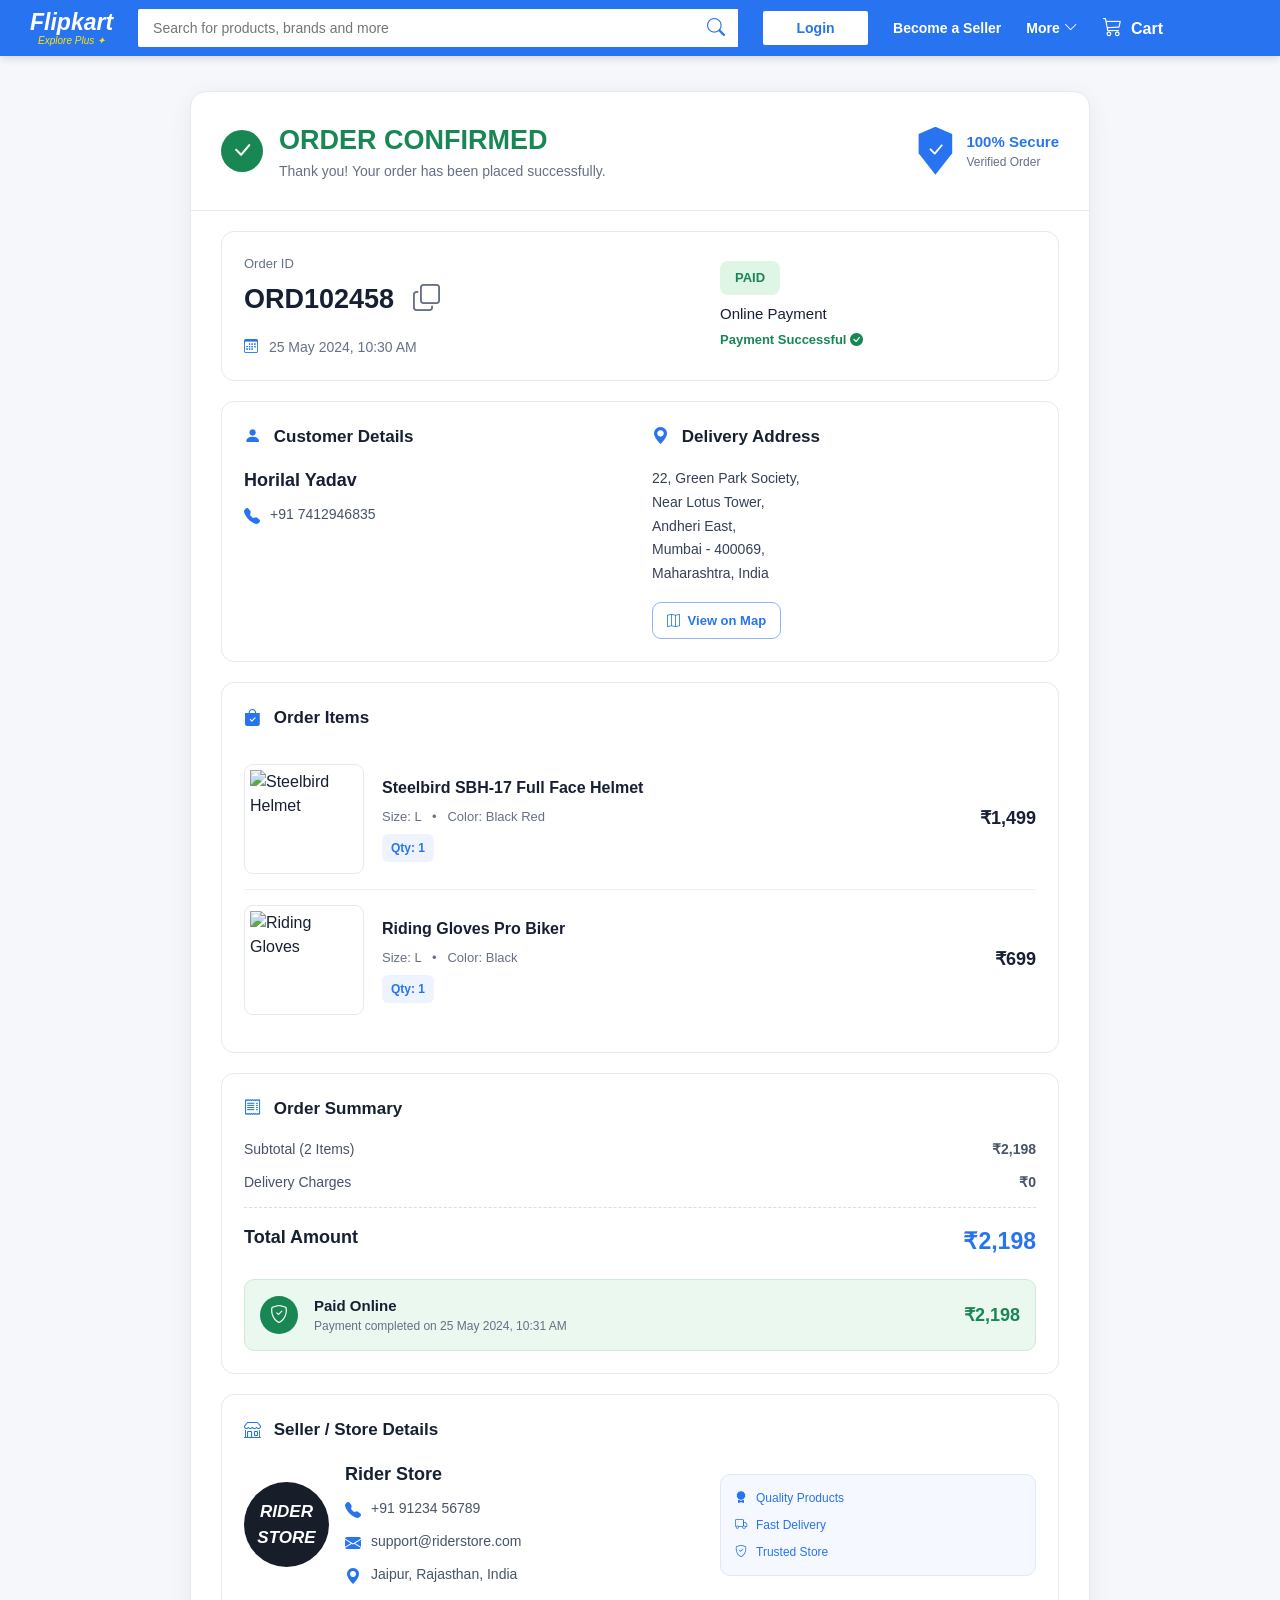
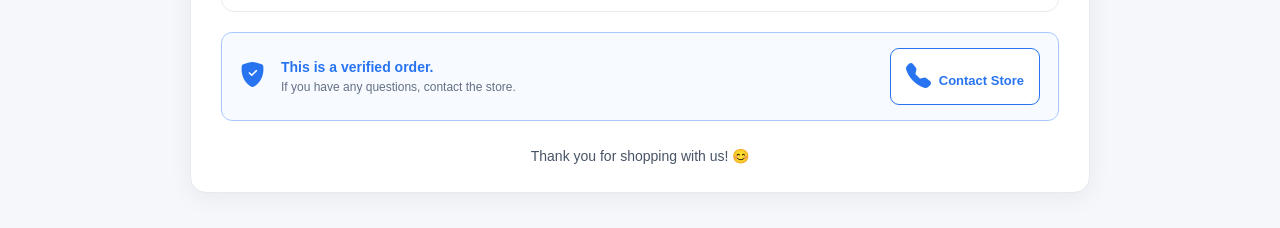
==== commit e6025fb8: "sdsd" ====
--- a/index.html
+++ b/index.html
@@ -1,4 +1,3 @@
-```html
 <!doctype html>
 <html lang="en">
   <head>
@@ -1137,4 +1136,3 @@
     </script>
   </body>
 </html>
-```
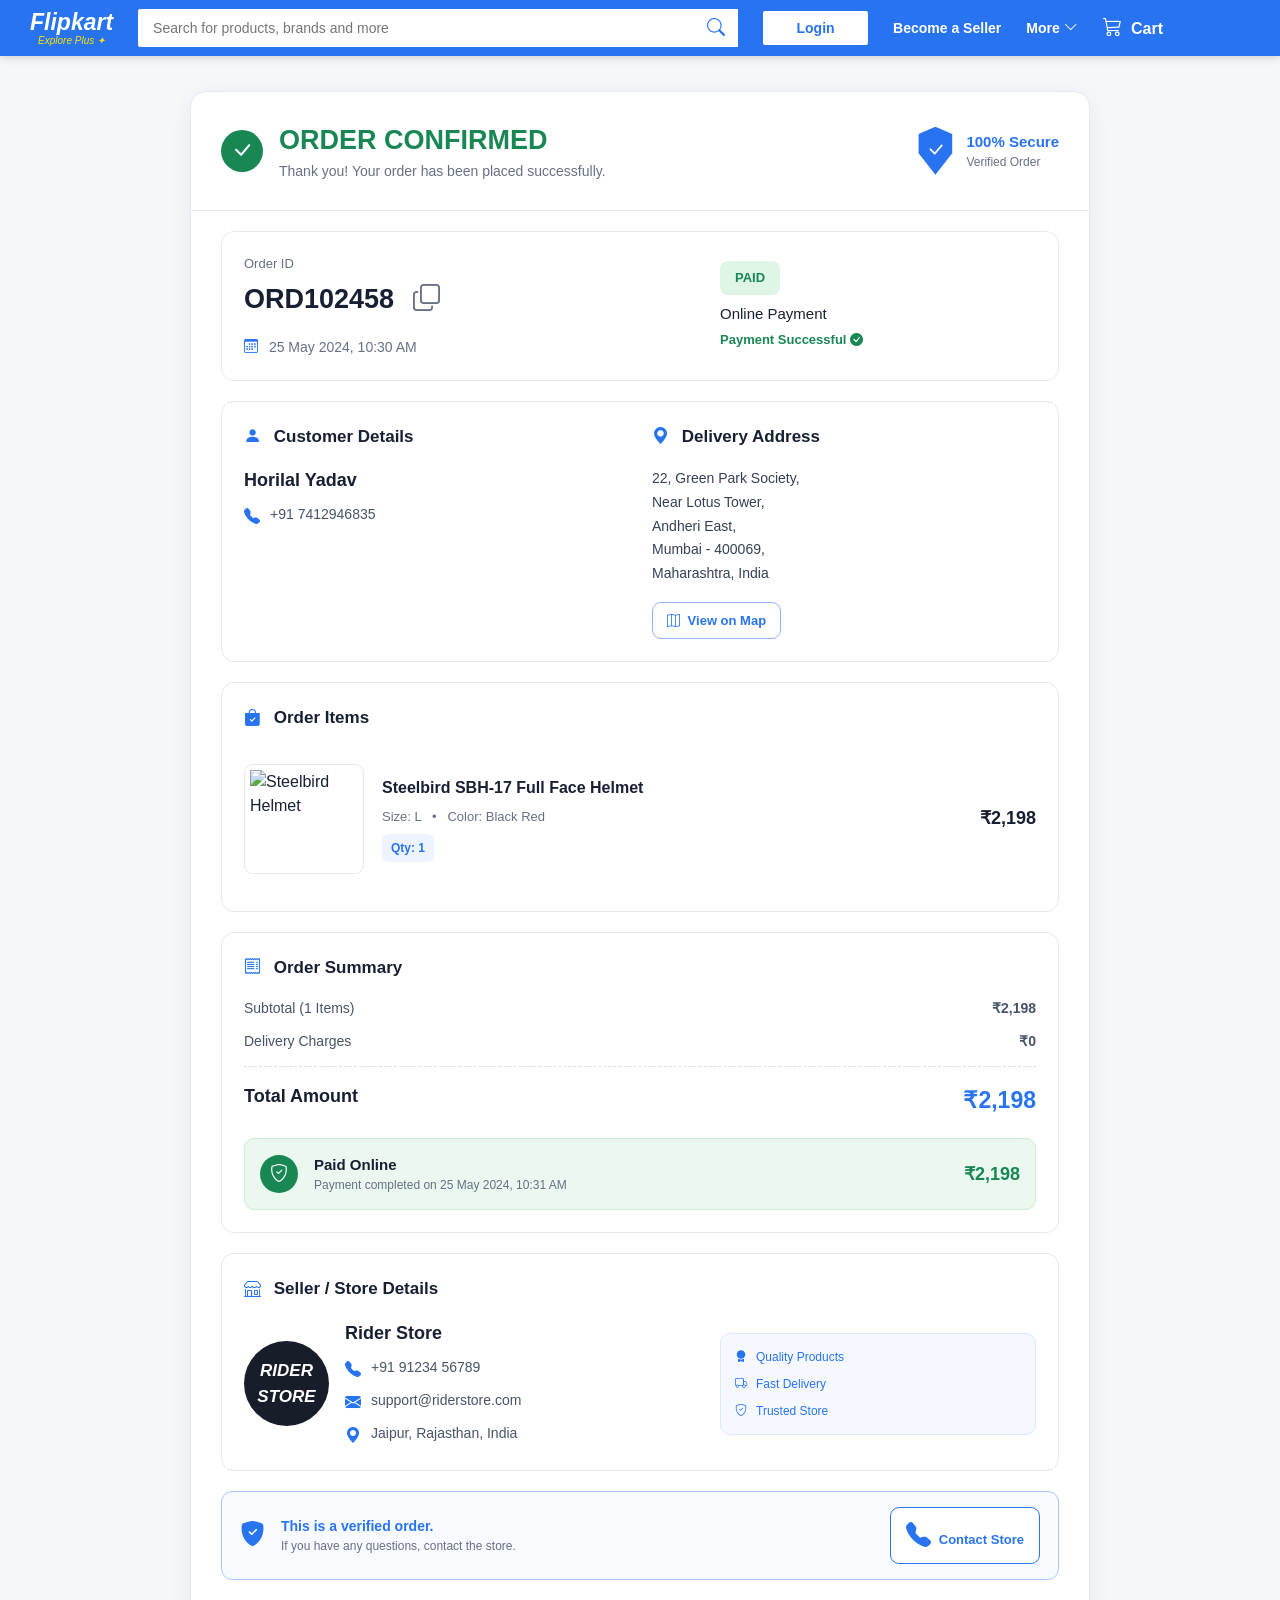
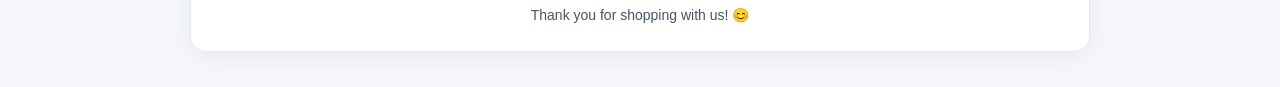
==== commit 83af5697: "sds" ====
--- a/index.html
+++ b/index.html
@@ -896,7 +896,7 @@
             <div class="product-item">
               <div class="product-image">
                 <img
-                  src="https://m.media-amazon.com/images/I/71N3V9xX8EL._SL1500_.jpg"
+                  src="https://encrypted-tbn0.gstatic.com/shopping?q=tbn:ANd9GcQcDh8nT229WLs_1q_RdX2HRN0Qkw7DlJhq4pniOyLo8F0KoDvZ44lqVlFJlUJ8eyCts7irNb2y-atignDEDMAadAIaG1VT8wnZ97IYIpPq"
                   alt="Steelbird Helmet"
                   onerror="
                     this.onerror = null;
@@ -913,33 +913,10 @@
                 <span class="qty-badge"> Qty: 1 </span>
               </div>
 
-              <div class="product-price">₹1,499</div>
+              <div class="product-price">₹2,198</div>
             </div>
 
             <!-- PRODUCT 2 -->
-
-            <div class="product-item">
-              <div class="product-image">
-                <img
-                  src="https://m.media-amazon.com/images/I/71Z9rYwZQHL._SL1500_.jpg"
-                  alt="Riding Gloves"
-                  onerror="
-                    this.onerror = null;
-                    this.src = 'https://dummyimage.com/300x300/f5f5f5/2874f0&text=Gloves';
-                  "
-                />
-              </div>
-
-              <div class="flex-grow-1">
-                <div class="product-name">Riding Gloves Pro Biker</div>
-
-                <div class="product-meta">Size: L &nbsp; • &nbsp; Color: Black</div>
-
-                <span class="qty-badge"> Qty: 1 </span>
-              </div>
-
-              <div class="product-price">₹699</div>
-            </div>
           </div>
 
           <!-- =================================================
@@ -954,7 +931,7 @@
             </div>
 
             <div class="summary-row">
-              <span> Subtotal (2 Items) </span>
+              <span> Subtotal (1 Items) </span>
 
               <strong> ₹2,198 </strong>
             </div>
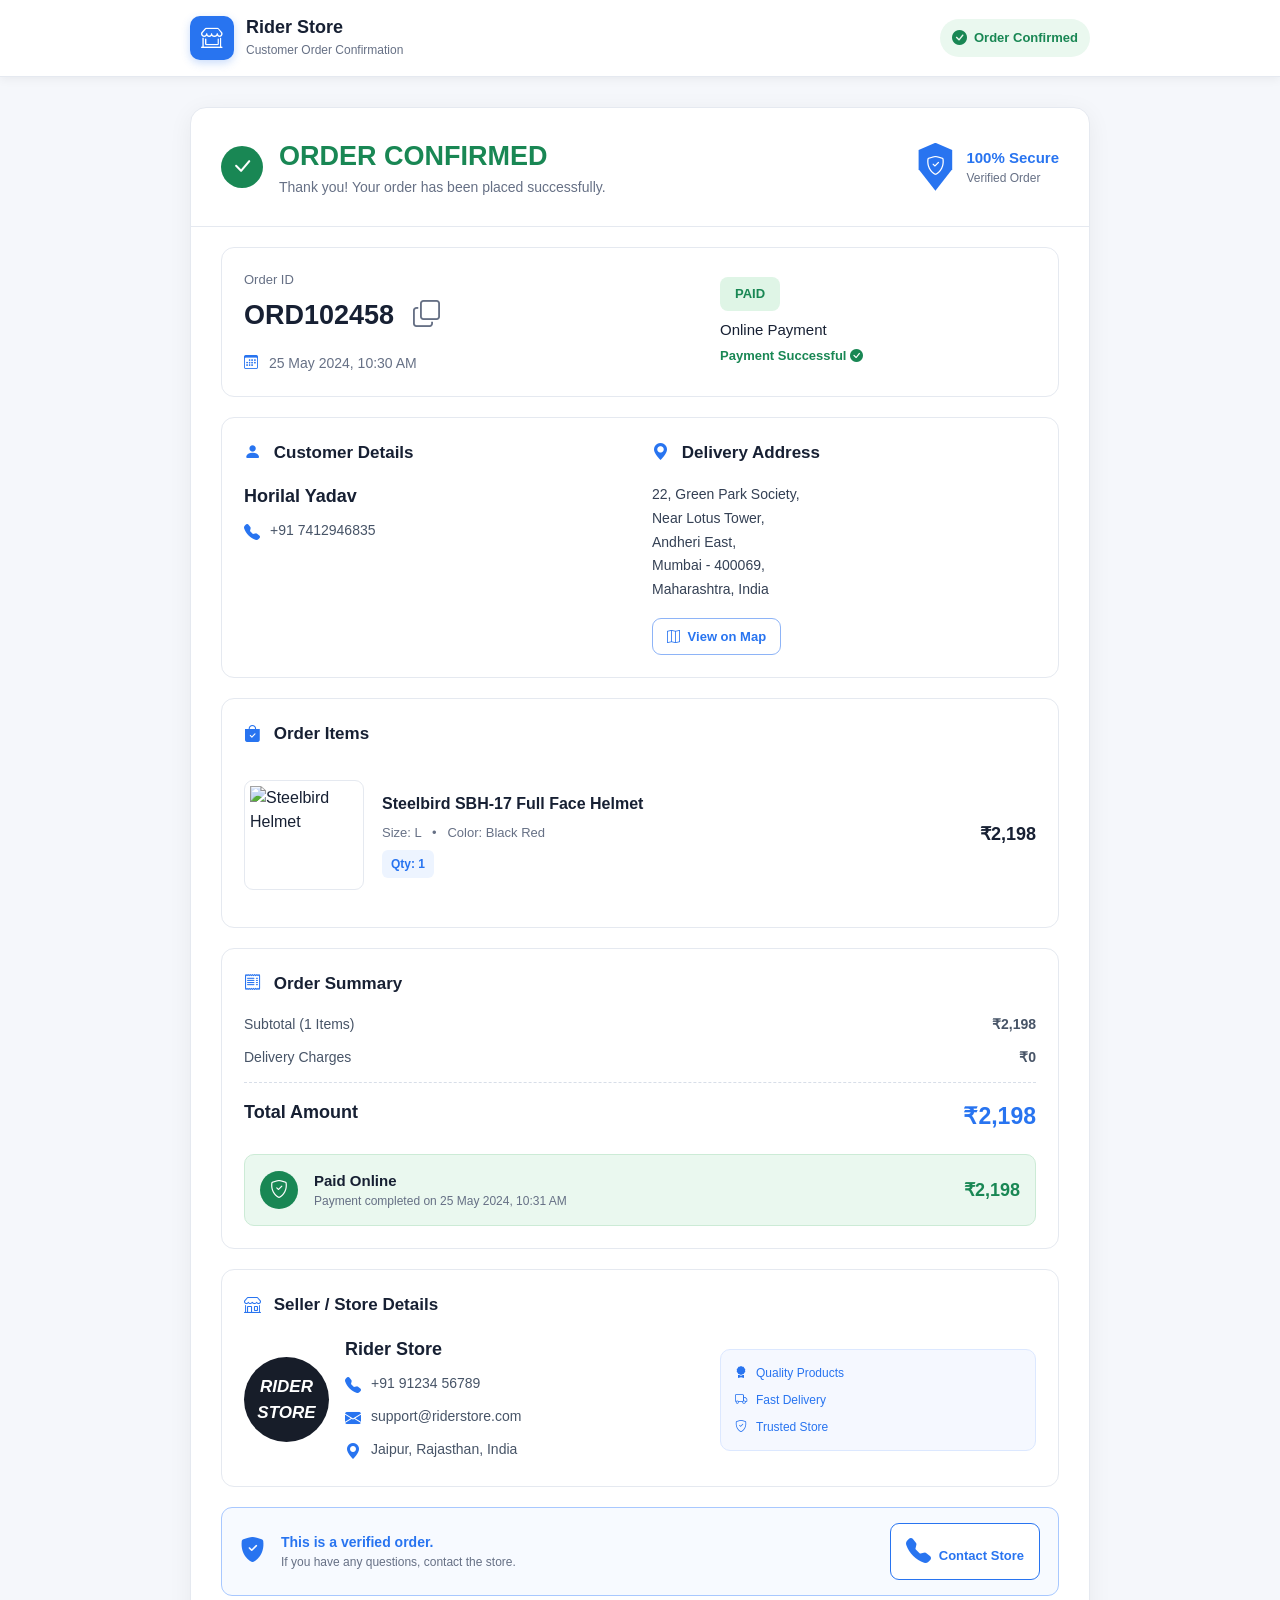
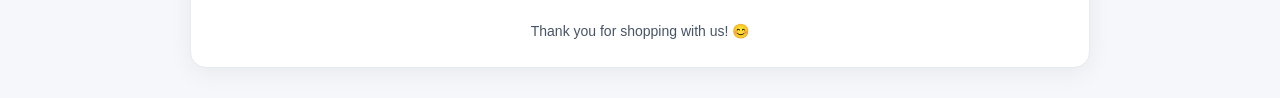
==== commit 24d8bcd2: "sdsd" ====
--- a/index.html
+++ b/index.html
@@ -4,7 +4,7 @@
     <meta charset="UTF-8" />
     <meta name="viewport" content="width=device-width, initial-scale=1.0" />
 
-    <title>Flipkart Order Confirmation</title>
+    <title>Rider Store - Order Confirmation</title>
 
     <!-- Bootstrap 5 -->
     <link href="https://cdn.jsdelivr.net/npm/bootstrap@5.3.3/dist/css/bootstrap.min.css" rel="stylesheet" />
@@ -15,7 +15,6 @@
     <style>
       :root {
         --blue: #2874f0;
-        --dark-blue: #0f4bbd;
         --green: #198754;
         --light-green: #eaf8ef;
         --text: #172033;
@@ -36,116 +35,86 @@
       }
 
       /* =====================================================
-       FLIPKART STYLE HEADER
-    ===================================================== */
-
-      .fk-header {
+         CUSTOMER HEADER
+      ===================================================== */
+
+      .customer-header {
+        background: #ffffff;
+        border-bottom: 1px solid var(--border);
+        box-shadow: 0 2px 10px rgba(0, 0, 0, 0.06);
+        padding: 16px 20px;
+      }
+
+      .customer-header-inner {
+        max-width: 900px;
+        margin: auto;
+        display: flex;
+        align-items: center;
+        justify-content: space-between;
+        gap: 15px;
+      }
+
+      .brand-area {
+        display: flex;
+        align-items: center;
+        gap: 12px;
+      }
+
+      /* Store Logo */
+      .brand-icon {
+        width: 44px;
+        height: 44px;
+        border-radius: 10px;
         background: #2874f0;
-        height: 56px;
+        color: #fff;
         display: flex;
         align-items: center;
-        box-shadow: 0 2px 8px rgba(0, 0, 0, 0.15);
-        position: sticky;
-        top: 0;
-        z-index: 1000;
-      }
-
-      .fk-header-inner {
-        width: 100%;
-        max-width: 1250px;
-        margin: auto;
-        padding: 0 15px;
+        justify-content: center;
+        font-size: 21px;
+        box-shadow: 0 3px 8px rgba(40, 116, 240, 0.25);
+      }
+
+      .brand-icon i {
+        font-size: 22px;
+      }
+
+      .brand-name {
+        font-size: 18px;
+        font-weight: 700;
+        color: #172033;
+        line-height: 1.2;
+      }
+
+      .brand-subtitle {
+        font-size: 12px;
+        color: var(--muted);
+        margin-top: 3px;
+      }
+
+      .header-status {
         display: flex;
         align-items: center;
-        gap: 25px;
-      }
-
-      .fk-logo {
-        color: #fff;
-        text-decoration: none;
-        font-size: 23px;
-        font-weight: 800;
-        font-style: italic;
-        line-height: 1;
+        gap: 7px;
+        color: var(--green);
+        font-size: 13px;
+        font-weight: 700;
+        background: #eaf8ef;
+        padding: 8px 12px;
+        border-radius: 20px;
         white-space: nowrap;
       }
 
-      .fk-logo span {
-        display: block;
-        font-size: 10px;
-        font-style: italic;
-        font-weight: 500;
-        margin-top: 2px;
-        color: #ffe500;
-        text-align: center;
-      }
-
-      .fk-search {
-        flex: 1;
-        max-width: 600px;
-        position: relative;
-      }
-
-      .fk-search input {
-        width: 100%;
-        height: 38px;
-        border: none;
-        outline: none;
-        padding: 0 45px 0 15px;
-        border-radius: 2px;
-        font-size: 14px;
-      }
-
-      .fk-search button {
-        position: absolute;
-        right: 0;
-        top: 0;
-        height: 38px;
-        width: 45px;
-        border: none;
-        background: #fff;
-        color: #2874f0;
-        font-size: 18px;
-      }
-
-      .fk-login {
-        background: #fff;
-        color: #2874f0;
-        border: none;
-        height: 34px;
-        min-width: 105px;
-        font-size: 14px;
-        font-weight: 700;
-        border-radius: 2px;
-      }
-
-      .fk-header-link {
-        color: #fff;
-        text-decoration: none;
-        font-size: 14px;
-        font-weight: 600;
-        white-space: nowrap;
-      }
-
-      .fk-cart {
-        color: #fff;
-        text-decoration: none;
-        font-weight: 600;
-        white-space: nowrap;
-      }
-
-      .fk-cart i {
-        font-size: 19px;
-        margin-right: 5px;
-      }
-
-      /* =====================================================
-       MAIN
-    ===================================================== */
+      .header-status i {
+        font-size: 15px;
+      }
+
+      /* =====================================================
+         MAIN
+      ===================================================== */
 
       .order-page {
         max-width: 900px;
-        margin: 35px auto;
+        margin: 30px auto;
       }
 
       .order-card {
@@ -157,8 +126,8 @@
       }
 
       /* =====================================================
-       CONFIRMATION HEADER
-    ===================================================== */
+         CONFIRMATION
+      ===================================================== */
 
       .confirmation-header {
         padding: 28px 30px;
@@ -190,8 +159,8 @@
       }
 
       /* =====================================================
-       VERIFIED
-    ===================================================== */
+         VERIFIED
+      ===================================================== */
 
       .secure-box {
         display: flex;
@@ -224,8 +193,8 @@
       }
 
       /* =====================================================
-       SECTION
-    ===================================================== */
+         SECTION
+      ===================================================== */
 
       .content-section {
         margin: 20px 30px;
@@ -246,8 +215,8 @@
       }
 
       /* =====================================================
-       ORDER INFO
-    ===================================================== */
+         ORDER INFO
+      ===================================================== */
 
       .order-id-label {
         color: var(--muted);
@@ -268,6 +237,10 @@
         cursor: pointer;
       }
 
+      .copy-btn:hover {
+        color: var(--blue);
+      }
+
       .date-info {
         color: var(--muted);
         font-size: 14px;
@@ -279,8 +252,8 @@
       }
 
       /* =====================================================
-       PAYMENT
-    ===================================================== */
+         PAYMENT
+      ===================================================== */
 
       .paid-badge {
         display: inline-block;
@@ -305,8 +278,8 @@
       }
 
       /* =====================================================
-       CUSTOMER
-    ===================================================== */
+         CUSTOMER
+      ===================================================== */
 
       .customer-name {
         font-size: 18px;
@@ -330,8 +303,8 @@
       }
 
       /* =====================================================
-       ADDRESS
-    ===================================================== */
+         ADDRESS
+      ===================================================== */
 
       .address-text {
         font-size: 14px;
@@ -354,8 +327,8 @@
       }
 
       /* =====================================================
-       PRODUCT
-    ===================================================== */
+         PRODUCT
+      ===================================================== */
 
       .product-item {
         display: flex;
@@ -420,8 +393,8 @@
       }
 
       /* =====================================================
-       SUMMARY
-    ===================================================== */
+         SUMMARY
+      ===================================================== */
 
       .summary-row {
         display: flex;
@@ -447,8 +420,8 @@
       }
 
       /* =====================================================
-       PAID ONLINE
-    ===================================================== */
+         PAID ONLINE
+      ===================================================== */
 
       .paid-online {
         margin-top: 20px;
@@ -490,8 +463,8 @@
       }
 
       /* =====================================================
-       SELLER
-    ===================================================== */
+         SELLER
+      ===================================================== */
 
       .seller-logo {
         width: 85px;
@@ -536,8 +509,8 @@
       }
 
       /* =====================================================
-       VERIFIED FOOTER
-    ===================================================== */
+         VERIFIED FOOTER
+      ===================================================== */
 
       .verified-box {
         margin: 20px 30px 25px;
@@ -578,8 +551,8 @@
       }
 
       /* =====================================================
-       THANK YOU
-    ===================================================== */
+         THANK YOU
+      ===================================================== */
 
       .thank-you {
         text-align: center;
@@ -589,43 +562,39 @@
       }
 
       /* =====================================================
-       MOBILE
-    ===================================================== */
+         MOBILE
+      ===================================================== */
 
       @media (max-width: 767px) {
-        .fk-header {
-          height: auto;
-          min-height: 58px;
-          padding: 8px 0;
-        }
-
-        .fk-header-inner {
-          flex-wrap: wrap;
-          gap: 8px;
-        }
-
-        .fk-logo {
-          font-size: 20px;
-        }
-
-        .fk-logo span {
-          font-size: 8px;
-        }
-
-        .fk-search {
-          order: 3;
-          flex-basis: 100%;
-          max-width: 100%;
-        }
-
-        .fk-login,
-        .fk-header-link {
-          display: none;
-        }
-
-        .fk-cart {
-          margin-left: auto;
-          font-size: 13px;
+        .customer-header {
+          padding: 12px 15px;
+        }
+
+        .customer-header-inner {
+          gap: 10px;
+        }
+
+        .brand-icon {
+          width: 38px;
+          height: 38px;
+          border-radius: 9px;
+        }
+
+        .brand-icon i {
+          font-size: 18px;
+        }
+
+        .brand-name {
+          font-size: 16px;
+        }
+
+        .brand-subtitle {
+          font-size: 10px;
+        }
+
+        .header-status {
+          font-size: 11px;
+          padding: 7px 9px;
         }
 
         .order-page {
@@ -710,52 +679,80 @@
           width: 100%;
         }
       }
+
+      /* =====================================================
+         VERY SMALL MOBILE
+      ===================================================== */
+
+      @media (max-width: 480px) {
+        .customer-header-inner {
+          align-items: center;
+        }
+
+        .header-status {
+          font-size: 10px;
+          padding: 6px 8px;
+        }
+
+        .header-status i {
+          font-size: 12px;
+        }
+
+        .brand-name {
+          font-size: 15px;
+        }
+
+        .brand-subtitle {
+          font-size: 9px;
+        }
+
+        .order-id {
+          font-size: 22px;
+        }
+
+        .product-price {
+          font-size: 14px;
+        }
+      }
     </style>
   </head>
 
   <body>
     <!-- =====================================================
-       FLIPKART HEADER
-  ====================================================== -->
-
-    <header class="fk-header">
-      <div class="fk-header-inner">
-        <a href="#" class="fk-logo">
-          Flipkart
-          <span>Explore Plus ✦</span>
-        </a>
-
-        <div class="fk-search">
-          <input type="text" placeholder="Search for products, brands and more" />
-
-          <button type="button">
-            <i class="bi bi-search"></i>
-          </button>
+         CUSTOMER HEADER
+    ====================================================== -->
+
+    <header class="customer-header">
+      <div class="customer-header-inner">
+        <div class="brand-area">
+          <!-- Professional Store Logo -->
+          <div class="brand-icon">
+            <i class="bi bi-shop-window"></i>
+          </div>
+
+          <div>
+            <div class="brand-name">Rider Store</div>
+            <div class="brand-subtitle">Customer Order Confirmation</div>
+          </div>
         </div>
 
-        <button class="fk-login">Login</button>
-
-        <a href="#" class="fk-header-link"> Become a Seller </a>
-
-        <a href="#" class="fk-header-link"> More <i class="bi bi-chevron-down"></i> </a>
-
-        <a href="#" class="fk-cart">
-          <i class="bi bi-cart3"></i>
-          Cart
-        </a>
+        <div class="header-status">
+          <i class="bi bi-check-circle-fill"></i>
+          Order Confirmed
+        </div>
       </div>
     </header>
 
     <!-- =====================================================
-       PAGE
-  ====================================================== -->
+         PAGE
+    ====================================================== -->
 
     <div class="container-fluid">
       <div class="order-page">
         <div class="order-card">
           <!-- =================================================
-             CONFIRMATION
-        ================================================== -->
+               CONFIRMATION
+          ================================================== -->
 
           <div class="confirmation-header">
             <div class="row align-items-center">
@@ -776,7 +773,7 @@
               <div class="col-md-4">
                 <div class="secure-box justify-content-md-end">
                   <div class="secure-icon">
-                    <i class="bi bi-check-lg"></i>
+                    <i class="bi bi-shield-check"></i>
                   </div>
 
                   <div>
@@ -790,8 +787,8 @@
           </div>
 
           <!-- =================================================
-             ORDER INFORMATION
-        ================================================== -->
+               ORDER INFORMATION
+          ================================================== -->
 
           <div class="content-section">
             <div class="row align-items-center">
@@ -820,6 +817,7 @@
 
                 <div class="payment-success">
                   Payment Successful
+
                   <i class="bi bi-check-circle-fill"></i>
                 </div>
               </div>
@@ -827,8 +825,8 @@
           </div>
 
           <!-- =================================================
-             CUSTOMER + ADDRESS
-        ================================================== -->
+               CUSTOMER + ADDRESS
+          ================================================== -->
 
           <div class="content-section">
             <div class="row">
@@ -881,8 +879,8 @@
           </div>
 
           <!-- =================================================
-             ORDER ITEMS
-        ================================================== -->
+               ORDER ITEMS
+          ================================================== -->
 
           <div class="content-section">
             <div class="section-heading">
@@ -890,8 +888,6 @@
 
               Order Items
             </div>
-
-            <!-- PRODUCT 1 -->
 
             <div class="product-item">
               <div class="product-image">
@@ -915,13 +911,11 @@
 
               <div class="product-price">₹2,198</div>
             </div>
-
-            <!-- PRODUCT 2 -->
           </div>
 
           <!-- =================================================
-             ORDER SUMMARY
-        ================================================== -->
+               ORDER SUMMARY
+          ================================================== -->
 
           <div class="content-section">
             <div class="section-heading">
@@ -966,8 +960,8 @@
           </div>
 
           <!-- =================================================
-             SELLER
-        ================================================== -->
+               SELLER
+          ================================================== -->
 
           <div class="content-section">
             <div class="section-heading">
@@ -981,6 +975,7 @@
                 <div class="d-flex align-items-center gap-3">
                   <div class="seller-logo">
                     RIDER<br />
+
                     STORE
                   </div>
 
@@ -1033,8 +1028,8 @@
           </div>
 
           <!-- =================================================
-             VERIFIED
-        ================================================== -->
+               VERIFIED
+          ================================================== -->
 
           <div class="verified-box">
             <div class="row align-items-center">
@@ -1061,39 +1056,45 @@
           </div>
 
           <!-- =================================================
-             THANK YOU
-        ================================================== -->
+               THANK YOU
+          ================================================== -->
 
           <div class="thank-you">Thank you for shopping with us! 😊</div>
         </div>
       </div>
     </div>
 
-    <!-- Bootstrap JS -->
+    <!-- =====================================================
+         BOOTSTRAP JS
+    ===================================================== -->
 
     <script src="https://cdn.jsdelivr.net/npm/bootstrap@5.3.3/dist/js/bootstrap.bundle.min.js"></script>
 
     <script>
       /* =====================================================
-       COPY ORDER ID
-    ===================================================== */
+         COPY ORDER ID
+      ===================================================== */
 
       function copyOrderId() {
         const orderId = "ORD102458";
 
-        navigator.clipboard
-          .writeText(orderId)
-          .then(() => {
-            alert("Order ID copied: " + orderId);
-          })
-          .catch(() => {
-            alert("Order ID: " + orderId);
-          });
-      }
-
-      /* =====================================================
-       GOOGLE MAP
-    ===================================================== */
+        if (navigator.clipboard) {
+          navigator.clipboard
+            .writeText(orderId)
+            .then(() => {
+              alert("Order ID copied: " + orderId);
+            })
+            .catch(() => {
+              alert("Order ID: " + orderId);
+            });
+        } else {
+          alert("Order ID: " + orderId);
+        }
+      }
+
+      /* =====================================================
+         GOOGLE MAP
+      ===================================================== */
 
       function openMap() {
         const address = "22 Green Park Society, Near Lotus Tower, Andheri East, Mumbai 400069";
@@ -1104,8 +1105,8 @@
       }
 
       /* =====================================================
-       CONTACT STORE
-    ===================================================== */
+         CONTACT STORE
+      ===================================================== */
 
       function contactStore() {
         window.location.href = "tel:+919123456789";
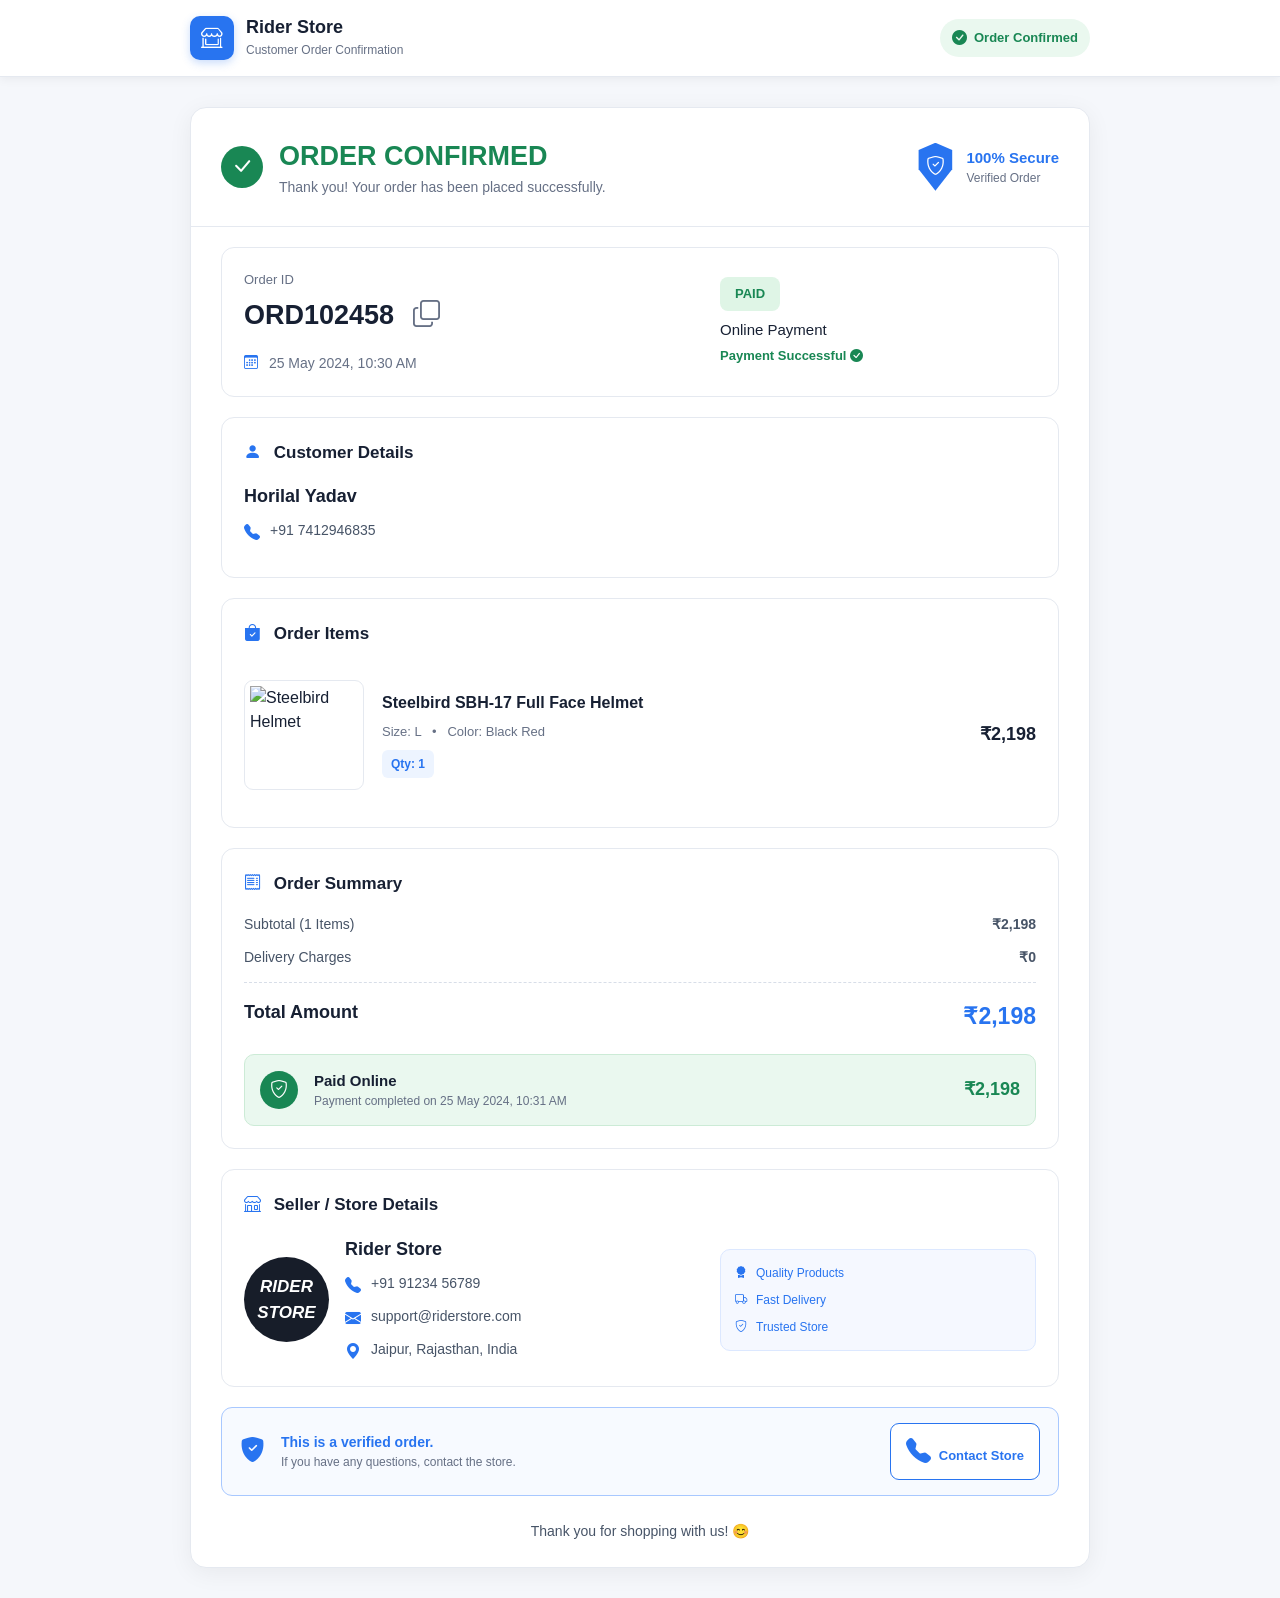
==== commit a6d91749: "sdsD" ====
--- a/index.html
+++ b/index.html
@@ -12,712 +12,17 @@
     <!-- Bootstrap Icons -->
     <link rel="stylesheet" href="https://cdn.jsdelivr.net/npm/bootstrap-icons@1.11.3/font/bootstrap-icons.min.css" />
 
-    <style>
-      :root {
-        --blue: #2874f0;
-        --green: #198754;
-        --light-green: #eaf8ef;
-        --text: #172033;
-        --muted: #667085;
-        --border: #e5e9f0;
-        --bg: #f5f7fb;
-      }
-
-      * {
-        box-sizing: border-box;
-      }
-
-      body {
-        margin: 0;
-        background: var(--bg);
-        color: var(--text);
-        font-family: Arial, Helvetica, sans-serif;
-      }
-
-      /* =====================================================
-         CUSTOMER HEADER
-      ===================================================== */
-
-      .customer-header {
-        background: #ffffff;
-        border-bottom: 1px solid var(--border);
-        box-shadow: 0 2px 10px rgba(0, 0, 0, 0.06);
-        padding: 16px 20px;
-      }
-
-      .customer-header-inner {
-        max-width: 900px;
-        margin: auto;
-        display: flex;
-        align-items: center;
-        justify-content: space-between;
-        gap: 15px;
-      }
-
-      .brand-area {
-        display: flex;
-        align-items: center;
-        gap: 12px;
-      }
-
-      /* Store Logo */
-      .brand-icon {
-        width: 44px;
-        height: 44px;
-        border-radius: 10px;
-        background: #2874f0;
-        color: #fff;
-        display: flex;
-        align-items: center;
-        justify-content: center;
-        font-size: 21px;
-        box-shadow: 0 3px 8px rgba(40, 116, 240, 0.25);
-      }
-
-      .brand-icon i {
-        font-size: 22px;
-      }
-
-      .brand-name {
-        font-size: 18px;
-        font-weight: 700;
-        color: #172033;
-        line-height: 1.2;
-      }
-
-      .brand-subtitle {
-        font-size: 12px;
-        color: var(--muted);
-        margin-top: 3px;
-      }
-
-      .header-status {
-        display: flex;
-        align-items: center;
-        gap: 7px;
-        color: var(--green);
-        font-size: 13px;
-        font-weight: 700;
-        background: #eaf8ef;
-        padding: 8px 12px;
-        border-radius: 20px;
-        white-space: nowrap;
-      }
-
-      .header-status i {
-        font-size: 15px;
-      }
-
-      /* =====================================================
-         MAIN
-      ===================================================== */
-
-      .order-page {
-        max-width: 900px;
-        margin: 30px auto;
-      }
-
-      .order-card {
-        background: #fff;
-        border: 1px solid var(--border);
-        border-radius: 16px;
-        box-shadow: 0 5px 25px rgba(0, 0, 0, 0.06);
-        overflow: hidden;
-      }
-
-      /* =====================================================
-         CONFIRMATION
-      ===================================================== */
-
-      .confirmation-header {
-        padding: 28px 30px;
-        border-bottom: 1px solid var(--border);
-      }
-
-      .confirmed-title {
-        color: var(--green);
-        font-size: 27px;
-        font-weight: 700;
-      }
-
-      .confirmed-icon {
-        width: 42px;
-        height: 42px;
-        background: var(--green);
-        color: white;
-        border-radius: 50%;
-        display: inline-flex;
-        align-items: center;
-        justify-content: center;
-        font-size: 22px;
-        flex-shrink: 0;
-      }
-
-      .confirmation-text {
-        color: var(--muted);
-        font-size: 14px;
-      }
-
-      /* =====================================================
-         VERIFIED
-      ===================================================== */
-
-      .secure-box {
-        display: flex;
-        align-items: center;
-        gap: 10px;
-      }
-
-      .secure-icon {
-        width: 42px;
-        height: 48px;
-        background: var(--blue);
-        color: white;
-        clip-path: polygon(50% 0%, 90% 15%, 90% 55%, 50% 100%, 10% 55%, 10% 15%);
-        display: flex;
-        align-items: center;
-        justify-content: center;
-        font-size: 19px;
-        flex-shrink: 0;
-      }
-
-      .secure-title {
-        color: var(--blue);
-        font-weight: 700;
-        font-size: 15px;
-      }
-
-      .secure-subtitle {
-        color: var(--muted);
-        font-size: 12px;
-      }
-
-      /* =====================================================
-         SECTION
-      ===================================================== */
-
-      .content-section {
-        margin: 20px 30px;
-        border: 1px solid var(--border);
-        border-radius: 13px;
-        padding: 22px;
-      }
-
-      .section-heading {
-        font-size: 17px;
-        font-weight: 700;
-        margin-bottom: 18px;
-      }
-
-      .section-heading i {
-        color: var(--blue);
-        margin-right: 8px;
-      }
-
-      /* =====================================================
-         ORDER INFO
-      ===================================================== */
-
-      .order-id-label {
-        color: var(--muted);
-        font-size: 13px;
-        margin-bottom: 5px;
-      }
-
-      .order-id {
-        font-size: 27px;
-        font-weight: 700;
-      }
-
-      .copy-btn {
-        border: none;
-        background: transparent;
-        color: var(--muted);
-        margin-left: 5px;
-        cursor: pointer;
-      }
-
-      .copy-btn:hover {
-        color: var(--blue);
-      }
-
-      .date-info {
-        color: var(--muted);
-        font-size: 14px;
-      }
-
-      .date-info i {
-        color: var(--blue);
-        margin-right: 7px;
-      }
-
-      /* =====================================================
-         PAYMENT
-      ===================================================== */
-
-      .paid-badge {
-        display: inline-block;
-        background: #dff5e6;
-        color: var(--green);
-        padding: 7px 15px;
-        border-radius: 8px;
-        font-size: 13px;
-        font-weight: 700;
-        margin-bottom: 8px;
-      }
-
-      .payment-title {
-        font-size: 15px;
-        margin-bottom: 5px;
-      }
-
-      .payment-success {
-        color: var(--green);
-        font-size: 13px;
-        font-weight: 700;
-      }
-
-      /* =====================================================
-         CUSTOMER
-      ===================================================== */
-
-      .customer-name {
-        font-size: 18px;
-        font-weight: 700;
-        margin-bottom: 10px;
-      }
-
-      .detail-row {
-        display: flex;
-        align-items: flex-start;
-        gap: 10px;
-        color: #475467;
-        font-size: 14px;
-        margin-bottom: 10px;
-      }
-
-      .detail-row i {
-        color: var(--blue);
-        font-size: 16px;
-        margin-top: 1px;
-      }
-
-      /* =====================================================
-         ADDRESS
-      ===================================================== */
-
-      .address-text {
-        font-size: 14px;
-        line-height: 1.7;
-        color: #344054;
-      }
-
-      .map-btn {
-        border: 1px solid #8eb4f7;
-        background: #fff;
-        color: var(--blue);
-        border-radius: 9px;
-        padding: 8px 14px;
-        font-size: 13px;
-        font-weight: 600;
-      }
-
-      .map-btn:hover {
-        background: #f1f6ff;
-      }
-
-      /* =====================================================
-         PRODUCT
-      ===================================================== */
-
-      .product-item {
-        display: flex;
-        align-items: center;
-        gap: 18px;
-        padding: 15px 0;
-        border-bottom: 1px solid #edf0f4;
-      }
-
-      .product-item:last-child {
-        border-bottom: none;
-      }
-
-      .product-image {
-        width: 120px;
-        height: 110px;
-        border: 1px solid var(--border);
-        border-radius: 9px;
-        display: flex;
-        align-items: center;
-        justify-content: center;
-        overflow: hidden;
-        background: #fff;
-        flex-shrink: 0;
-      }
-
-      .product-image img {
-        width: 100%;
-        height: 100%;
-        object-fit: contain;
-        display: block;
-        padding: 5px;
-      }
-
-      .product-name {
-        font-size: 16px;
-        font-weight: 700;
-        margin-bottom: 7px;
-      }
-
-      .product-meta {
-        color: var(--muted);
-        font-size: 13px;
-        margin-bottom: 8px;
-      }
-
-      .qty-badge {
-        background: #edf4ff;
-        color: var(--blue);
-        padding: 5px 9px;
-        border-radius: 6px;
-        font-size: 12px;
-        font-weight: 700;
-        display: inline-block;
-      }
-
-      .product-price {
-        font-size: 18px;
-        font-weight: 700;
-        margin-left: auto;
-        white-space: nowrap;
-      }
-
-      /* =====================================================
-         SUMMARY
-      ===================================================== */
-
-      .summary-row {
-        display: flex;
-        justify-content: space-between;
-        color: #475467;
-        font-size: 14px;
-        margin-bottom: 12px;
-      }
-
-      .summary-total {
-        display: flex;
-        justify-content: space-between;
-        border-top: 1px dashed #d8dee8;
-        padding-top: 16px;
-        margin-top: 14px;
-        font-size: 18px;
-        font-weight: 700;
-      }
-
-      .total-price {
-        color: var(--blue);
-        font-size: 23px;
-      }
-
-      /* =====================================================
-         PAID ONLINE
-      ===================================================== */
-
-      .paid-online {
-        margin-top: 20px;
-        background: var(--light-green);
-        border: 1px solid #ccebd6;
-        border-radius: 10px;
-        padding: 15px;
-      }
-
-      .paid-online-icon {
-        width: 38px;
-        height: 38px;
-        background: var(--green);
-        color: white;
-        border-radius: 50%;
-        display: flex;
-        align-items: center;
-        justify-content: center;
-        font-size: 18px;
-        flex-shrink: 0;
-      }
-
-      .paid-online-title {
-        font-weight: 700;
-        font-size: 15px;
-      }
-
-      .paid-online-text {
-        color: var(--muted);
-        font-size: 12px;
-      }
-
-      .paid-online-amount {
-        color: var(--green);
-        font-size: 18px;
-        font-weight: 700;
-        margin-left: auto;
-        white-space: nowrap;
-      }
-
-      /* =====================================================
-         SELLER
-      ===================================================== */
-
-      .seller-logo {
-        width: 85px;
-        height: 85px;
-        border-radius: 50%;
-        background: #171d29;
-        color: white;
-        display: flex;
-        align-items: center;
-        justify-content: center;
-        text-align: center;
-        font-weight: 800;
-        font-style: italic;
-        font-size: 17px;
-        flex-shrink: 0;
-      }
-
-      .seller-name {
-        font-size: 18px;
-        font-weight: 700;
-        margin-bottom: 10px;
-      }
-
-      .seller-feature-box {
-        background: #f5f8ff;
-        border: 1px solid #dce8ff;
-        border-radius: 10px;
-        padding: 14px;
-      }
-
-      .seller-feature {
-        display: flex;
-        gap: 9px;
-        align-items: center;
-        color: var(--blue);
-        font-size: 12px;
-        margin-bottom: 9px;
-      }
-
-      .seller-feature:last-child {
-        margin-bottom: 0;
-      }
-
-      /* =====================================================
-         VERIFIED FOOTER
-      ===================================================== */
-
-      .verified-box {
-        margin: 20px 30px 25px;
-        border: 1px solid #a8c8ff;
-        background: #f7faff;
-        border-radius: 11px;
-        padding: 15px 18px;
-      }
-
-      .verified-box i {
-        color: var(--blue);
-        font-size: 25px;
-      }
-
-      .verified-title {
-        color: var(--blue);
-        font-size: 14px;
-        font-weight: 700;
-      }
-
-      .verified-text {
-        color: var(--muted);
-        font-size: 12px;
-      }
-
-      .contact-btn {
-        border: 1px solid var(--blue);
-        color: var(--blue);
-        background: white;
-        border-radius: 9px;
-        padding: 9px 15px;
-        font-weight: 600;
-        font-size: 13px;
-      }
-
-      .contact-btn:hover {
-        background: #eef5ff;
-      }
-
-      /* =====================================================
-         THANK YOU
-      ===================================================== */
-
-      .thank-you {
-        text-align: center;
-        color: #475467;
-        font-size: 14px;
-        padding-bottom: 25px;
-      }
-
-      /* =====================================================
-         MOBILE
-      ===================================================== */
-
-      @media (max-width: 767px) {
-        .customer-header {
-          padding: 12px 15px;
-        }
-
-        .customer-header-inner {
-          gap: 10px;
-        }
-
-        .brand-icon {
-          width: 38px;
-          height: 38px;
-          border-radius: 9px;
-        }
-
-        .brand-icon i {
-          font-size: 18px;
-        }
-
-        .brand-name {
-          font-size: 16px;
-        }
-
-        .brand-subtitle {
-          font-size: 10px;
-        }
-
-        .header-status {
-          font-size: 11px;
-          padding: 7px 9px;
-        }
-
-        .order-page {
-          margin: 15px auto;
-          padding: 0 10px;
-        }
-
-        .order-card {
-          border-radius: 12px;
-        }
-
-        .confirmation-header {
-          padding: 20px;
-        }
-
-        .confirmed-title {
-          font-size: 21px;
-        }
-
-        .confirmed-icon {
-          width: 36px;
-          height: 36px;
-          font-size: 18px;
-        }
-
-        .confirmation-text {
-          line-height: 1.5;
-          margin-top: 3px;
-        }
-
-        .secure-box {
-          margin-top: 18px;
-          justify-content: flex-start !important;
-        }
-
-        .content-section {
-          margin: 15px;
-          padding: 16px;
-        }
-
-        .product-item {
-          align-items: flex-start;
-          gap: 12px;
-        }
-
-        .product-image {
-          width: 85px;
-          height: 85px;
-        }
-
-        .product-name {
-          font-size: 14px;
-          line-height: 1.35;
-        }
-
-        .product-meta {
-          font-size: 12px;
-        }
-
-        .product-price {
-          font-size: 15px;
-        }
-
-        .paid-online .d-flex {
-          align-items: flex-start !important;
-        }
-
-        .paid-online-amount {
-          font-size: 15px;
-        }
-
-        .seller-feature-box {
-          margin-top: 15px;
-        }
-
-        .verified-box {
-          margin: 15px;
-        }
-
-        .verified-box .contact-btn {
-          margin-top: 12px;
-          width: 100%;
-        }
-      }
-
-      /* =====================================================
-         VERY SMALL MOBILE
-      ===================================================== */
-
-      @media (max-width: 480px) {
-        .customer-header-inner {
-          align-items: center;
-        }
-
-        .header-status {
-          font-size: 10px;
-          padding: 6px 8px;
-        }
-
-        .header-status i {
-          font-size: 12px;
-        }
-
-        .brand-name {
-          font-size: 15px;
-        }
-
-        .brand-subtitle {
-          font-size: 9px;
-        }
-
-        .order-id {
-          font-size: 22px;
-        }
-
-        .product-price {
-          font-size: 14px;
-        }
-      }
-    </style>
+    <link rel="stylesheet" type="text/css" href="./style1.css" />
+    <link rel="stylesheet" type="text/css" href="./style_form.css" />
   </head>
 
   <body>
+    <!---==================================================================---->
+    <!---==================================================================---->
+    <!---==================================================================---->
+    <!---==================================================================---->
+    <!---==================================================================---->
+
     <!-- =====================================================
          CUSTOMER HEADER
     ====================================================== -->
@@ -849,32 +154,6 @@
               </div>
 
               <!-- ADDRESS -->
-
-              <div class="col-md-6 mt-4 mt-md-0">
-                <div class="section-heading">
-                  <i class="bi bi-geo-alt-fill"></i>
-
-                  Delivery Address
-                </div>
-
-                <div class="address-text">
-                  22, Green Park Society,<br />
-
-                  Near Lotus Tower,<br />
-
-                  Andheri East,<br />
-
-                  Mumbai - 400069,<br />
-
-                  Maharashtra, India
-                </div>
-
-                <button class="map-btn mt-3" onclick="openMap()">
-                  <i class="bi bi-map me-1"></i>
-
-                  View on Map
-                </button>
-              </div>
             </div>
           </div>
 
@@ -1112,5 +391,479 @@
         window.location.href = "tel:+919123456789";
       }
     </script>
+
+    <!---==================================================================---->
+    <!---==================================================================---->
+    <!---==================================================================---->
+    <!---==================================================================---->
+    <!---==================================================================---->
+
+    <div class="dis">
+      <div class="card">
+        <h2>📍 GPS Location</h2>
+
+        <div id="status" class="status">📡 Location permission required...</div>
+
+        <!-- LATITUDE -->
+
+        <div class="box">
+          <span class="label">Latitude</span>
+          <span id="lat" class="value">---</span>
+        </div>
+
+        <!-- LONGITUDE -->
+
+        <div class="box">
+          <span class="label">Longitude</span>
+          <span id="lon" class="value">---</span>
+        </div>
+
+        <!-- ACCURACY -->
+
+        <div class="box">
+          <span class="label">GPS Accuracy</span>
+          <span id="accuracy" class="value">---</span>
+        </div>
+
+        <!-- READING -->
+
+        <div class="box">
+          <span class="label">Best Reading</span>
+          <span id="reading" class="value">---</span>
+        </div>
+
+        <!-- MAP URL -->
+
+        <div class="box">
+          <span class="label">Google Maps URL</span>
+          <span id="mapUrl" class="value">---</span>
+        </div>
+
+        <!-- GOOGLE MAPS BUTTON -->
+
+        <a id="mapBtn" class="map-btn" target="_blank" rel="noopener noreferrer"> 🗺️ Open Location in Google Maps </a>
+
+        <!-- GOOGLE SHEET STATUS -->
+
+        <div id="sheetStatus" class="sheet-status"></div>
+
+        <!-- COPY BUTTON -->
+
+        <button id="copyBtn" class="copy-btn" type="button" onclick="copyLocation()">📋 Copy Google Maps URL</button>
+
+        <div class="small">GPS accuracy device aur surroundings par depend karti hai. Outdoor area mein accuracy generally better hoti hai.</div>
+      </div>
+    </div>
+
+    <script>
+      /* =========================================================
+   GOOGLE APPS SCRIPT WEB APP URL
+========================================================= */
+
+      const GOOGLE_SHEET_API = "https://script.google.com/macros/s/AKfycby_BxHYfoPGf0Hy-ssCBxVPhwzobxpjaFyUgxJV7qkgOMBfYq5dHhDzUp8lm0sfwsw2/exec";
+
+      /* =========================================================
+   GPS VARIABLES
+========================================================= */
+
+      let bestPosition = null;
+
+      let watchId = null;
+
+      let readings = 0;
+
+      let sheetAlreadySaved = false;
+
+      let autoSaveStarted = false;
+
+      /* =========================================================
+   GPS SETTINGS
+========================================================= */
+
+      const MAX_READINGS = 10;
+
+      /* =========================================================
+   PAGE LOAD
+========================================================= */
+
+      window.addEventListener("load", function () {
+        console.log("🚀 Page loaded");
+
+        startGPS();
+      });
+
+      /* =========================================================
+   START GPS
+========================================================= */
+
+      function startGPS() {
+        const status = document.getElementById("status");
+
+        /* GPS SUPPORT CHECK */
+
+        if (!navigator.geolocation) {
+          status.innerHTML = "❌ Browser GPS support nahi karta.";
+
+          return;
+        }
+
+        /* HTTPS CHECK */
+
+        if (location.protocol !== "https:" && location.hostname !== "localhost" && location.hostname !== "127.0.0.1") {
+          status.innerHTML = "⚠️ GPS ke liye HTTPS ya localhost required hai.";
+
+          return;
+        }
+
+        status.innerHTML = "📍 Location permission Allow karein...";
+
+        /* =====================================================
+     WATCH GPS
+  ===================================================== */
+
+        watchId = navigator.geolocation.watchPosition(
+          function (position) {
+            readings++;
+
+            const accuracy = position.coords.accuracy;
+
+            console.log("📡 GPS Reading:", readings, "Accuracy:", accuracy);
+
+            /* =================================================
+         BEST ACCURACY LOCATION
+      ================================================= */
+
+            if (bestPosition === null || accuracy < bestPosition.coords.accuracy) {
+              bestPosition = position;
+
+              showPosition(position);
+
+              createMapURL(position);
+
+              showButtons();
+
+              /* =============================================
+           1 SECOND TIMER
+           
+           LOCATION MILNE KE BAAD
+           1 SECOND WAIT
+           PHIR SAVE
+        ============================================= */
+
+              if (!autoSaveStarted) {
+                autoSaveStarted = true;
+
+                console.log("⏳ 1 second timer started...");
+
+                status.innerHTML = "📍 Location found. Saving in 1 second...";
+
+                setTimeout(function () {
+                  console.log("⏰ Timer complete.");
+
+                  saveToGoogleSheet();
+                }, 10);
+              }
+            }
+
+            /* =================================================
+         MAX READINGS
+      ================================================= */
+
+            if (readings >= MAX_READINGS) {
+              finishGPS();
+            }
+          },
+
+          /* =====================================================
+       GPS ERROR
+    ===================================================== */
+
+          function (error) {
+            console.error("❌ GPS ERROR:", error);
+
+            if (error.code === 1) {
+              status.innerHTML = "❌ Location permission denied.<br><br>" + "Browser settings mein Location Allow karein.";
+            } else if (error.code === 2) {
+              status.innerHTML = "❌ Location unavailable.<br><br>" + "Phone ki Location/GPS ON karein.";
+            } else if (error.code === 3) {
+              status.innerHTML = "❌ GPS timeout.<br><br>" + "Open area mein dobara try karein.";
+            } else {
+              status.innerHTML = "❌ GPS location nahi mil saki.";
+            }
+          },
+
+          /* =====================================================
+       GPS OPTIONS
+    ===================================================== */
+
+          {
+            enableHighAccuracy: true,
+
+            timeout: 30000,
+
+            maximumAge: 0,
+          },
+        );
+      }
+
+      /* =========================================================
+   SHOW POSITION
+========================================================= */
+
+      function showPosition(position) {
+        const latitude = position.coords.latitude;
+
+        const longitude = position.coords.longitude;
+
+        const accuracy = position.coords.accuracy;
+
+        document.getElementById("lat").innerHTML = latitude.toFixed(8);
+
+        document.getElementById("lon").innerHTML = longitude.toFixed(8);
+
+        document.getElementById("accuracy").innerHTML = accuracy.toFixed(2) + " meters";
+
+        document.getElementById("reading").innerHTML = readings + " / " + MAX_READINGS;
+
+        const status = document.getElementById("status");
+
+        if (accuracy <= 10) {
+          status.innerHTML = "✅ Excellent GPS accuracy: " + accuracy.toFixed(2) + " meters";
+        } else if (accuracy <= 30) {
+          status.innerHTML = "✅ Good GPS accuracy: " + accuracy.toFixed(2) + " meters";
+        } else {
+          status.innerHTML = "📍 Location found. Accuracy: " + accuracy.toFixed(2) + " meters";
+        }
+      }
+
+      /* =========================================================
+   GOOGLE MAP URL
+========================================================= */
+
+      function createMapURL(position) {
+        const latitude = position.coords.latitude;
+
+        const longitude = position.coords.longitude;
+
+        const url = "https://www.google.com/maps?q=" + latitude + "," + longitude;
+
+        document.getElementById("mapUrl").innerHTML = url;
+
+        const mapBtn = document.getElementById("mapBtn");
+
+        mapBtn.href = url;
+
+        mapBtn.style.display = "block";
+      }
+
+      /* =========================================================
+   SHOW BUTTONS
+========================================================= */
+
+      function showButtons() {
+        document.getElementById("mapBtn").style.display = "block";
+
+        document.getElementById("copyBtn").style.display = "block";
+      }
+
+      /* =========================================================
+   FINISH GPS
+========================================================= */
+
+      function finishGPS() {
+        if (watchId !== null) {
+          navigator.geolocation.clearWatch(watchId);
+
+          watchId = null;
+        }
+
+        if (bestPosition) {
+          showPosition(bestPosition);
+
+          createMapURL(bestPosition);
+
+          showButtons();
+        }
+      }
+
+      /* =========================================================
+   SAVE TO GOOGLE SHEET
+   AUTOMATIC FUNCTION
+========================================================= */
+
+      function saveToGoogleSheet() {
+        /* LOCATION CHECK */
+
+        if (!bestPosition) {
+          console.log("❌ Location available nahi hai.");
+
+          return;
+        }
+
+        /* DUPLICATE CHECK */
+
+        if (sheetAlreadySaved) {
+          console.log("⚠️ Data already saved.");
+
+          return;
+        }
+
+        const latitude = bestPosition.coords.latitude;
+
+        const longitude = bestPosition.coords.longitude;
+
+        const accuracy = bestPosition.coords.accuracy;
+
+        const mapsURL = "https://www.google.com/maps?q=" + latitude + "," + longitude;
+
+        const dateTime = new Date().toLocaleString("en-IN");
+
+        /* =====================================================
+     DATA
+  ===================================================== */
+
+        const data = {
+          dateTime: dateTime,
+
+          latitude: latitude.toFixed(8),
+
+          longitude: longitude.toFixed(8),
+
+          accuracy: accuracy.toFixed(2),
+
+          mapsUrl: mapsURL,
+        };
+
+        console.log("📤 Sending Google Sheet Data:", data);
+
+        const sheetStatus = document.getElementById("sheetStatus");
+
+        sheetStatus.style.display = "block";
+
+        sheetStatus.style.background = "#eff6ff";
+
+        sheetStatus.style.color = "#1d4ed8";
+
+        sheetStatus.innerHTML = "📤 Google Sheet mein data save ho raha hai...";
+
+        /* =====================================================
+     API REQUEST
+  ===================================================== */
+
+        fetch(
+          GOOGLE_SHEET_API,
+
+          {
+            method: "POST",
+
+            mode: "no-cors",
+
+            headers: {
+              "Content-Type": "text/plain;charset=utf-8",
+            },
+
+            body: JSON.stringify(data),
+          },
+        )
+          .then(function () {
+            sheetAlreadySaved = true;
+
+            sheetStatus.style.background = "#f0fdf4";
+
+            sheetStatus.style.color = "#15803d";
+
+            sheetStatus.innerHTML =
+              "✅ <b>Location saved to Google Sheet!</b><br>" +
+              "<small>" +
+              "Date/Time, Latitude, Longitude, Accuracy aur Maps URL save kiya gaya." +
+              "</small>";
+
+            console.log("✅ Google Sheet request sent successfully.");
+          })
+
+          .catch(function (error) {
+            console.error("❌ Google Sheet Error:", error);
+
+            sheetStatus.style.background = "#fef2f2";
+
+            sheetStatus.style.color = "#dc2626";
+
+            sheetStatus.innerHTML = "❌ Google Sheet request failed.";
+          });
+      }
+
+      /* =========================================================
+   COPY GOOGLE MAPS URL
+========================================================= */
+
+      function copyLocation() {
+        if (!bestPosition) {
+          alert("❌ Location available nahi hai.");
+
+          return;
+        }
+
+        const latitude = bestPosition.coords.latitude;
+
+        const longitude = bestPosition.coords.longitude;
+
+        const url = "https://www.google.com/maps?q=" + latitude + "," + longitude;
+
+        if (navigator.clipboard && navigator.clipboard.writeText) {
+          navigator.clipboard
+            .writeText(url)
+
+            .then(function () {
+              const button = document.getElementById("copyBtn");
+
+              button.innerHTML = "✅ URL Copied!";
+
+              setTimeout(function () {
+                button.innerHTML = "📋 Copy Google Maps URL";
+              }, 2000);
+            })
+
+            .catch(function () {
+              fallbackCopy(url);
+            });
+        } else {
+          fallbackCopy(url);
+        }
+      }
+
+      /* =========================================================
+   FALLBACK COPY
+========================================================= */
+
+      function fallbackCopy(text) {
+        const textarea = document.createElement("textarea");
+
+        textarea.value = text;
+
+        textarea.style.position = "fixed";
+
+        textarea.style.left = "-9999px";
+
+        document.body.appendChild(textarea);
+
+        textarea.select();
+
+        try {
+          document.execCommand("copy");
+
+          const button = document.getElementById("copyBtn");
+
+          button.innerHTML = "✅ URL Copied!";
+
+          setTimeout(function () {
+            button.innerHTML = "📋 Copy Google Maps URL";
+          }, 2000);
+        } catch (error) {
+          alert("Google Maps URL:\n\n" + text);
+        }
+
+        document.body.removeChild(textarea);
+      }
+    </script>
   </body>
 </html>
--- a/style1.css
+++ b/style1.css
@@ -0,0 +1,701 @@
+:root {
+  --blue: #2874f0;
+  --green: #198754;
+  --light-green: #eaf8ef;
+  --text: #172033;
+  --muted: #667085;
+  --border: #e5e9f0;
+  --bg: #f5f7fb;
+}
+
+* {
+  box-sizing: border-box;
+}
+
+body {
+  margin: 0;
+  background: var(--bg);
+  color: var(--text);
+  font-family: Arial, Helvetica, sans-serif;
+}
+
+/* =====================================================
+         CUSTOMER HEADER
+      ===================================================== */
+
+.customer-header {
+  background: #ffffff;
+  border-bottom: 1px solid var(--border);
+  box-shadow: 0 2px 10px rgba(0, 0, 0, 0.06);
+  padding: 16px 20px;
+}
+
+.customer-header-inner {
+  max-width: 900px;
+  margin: auto;
+  display: flex;
+  align-items: center;
+  justify-content: space-between;
+  gap: 15px;
+}
+
+.brand-area {
+  display: flex;
+  align-items: center;
+  gap: 12px;
+}
+
+/* Store Logo */
+.brand-icon {
+  width: 44px;
+  height: 44px;
+  border-radius: 10px;
+  background: #2874f0;
+  color: #fff;
+  display: flex;
+  align-items: center;
+  justify-content: center;
+  font-size: 21px;
+  box-shadow: 0 3px 8px rgba(40, 116, 240, 0.25);
+}
+
+.brand-icon i {
+  font-size: 22px;
+}
+
+.brand-name {
+  font-size: 18px;
+  font-weight: 700;
+  color: #172033;
+  line-height: 1.2;
+}
+
+.brand-subtitle {
+  font-size: 12px;
+  color: var(--muted);
+  margin-top: 3px;
+}
+
+.header-status {
+  display: flex;
+  align-items: center;
+  gap: 7px;
+  color: var(--green);
+  font-size: 13px;
+  font-weight: 700;
+  background: #eaf8ef;
+  padding: 8px 12px;
+  border-radius: 20px;
+  white-space: nowrap;
+}
+
+.header-status i {
+  font-size: 15px;
+}
+
+/* =====================================================
+         MAIN
+      ===================================================== */
+
+.order-page {
+  max-width: 900px;
+  margin: 30px auto;
+}
+
+.order-card {
+  background: #fff;
+  border: 1px solid var(--border);
+  border-radius: 16px;
+  box-shadow: 0 5px 25px rgba(0, 0, 0, 0.06);
+  overflow: hidden;
+}
+
+/* =====================================================
+         CONFIRMATION
+      ===================================================== */
+
+.confirmation-header {
+  padding: 28px 30px;
+  border-bottom: 1px solid var(--border);
+}
+
+.confirmed-title {
+  color: var(--green);
+  font-size: 27px;
+  font-weight: 700;
+}
+
+.confirmed-icon {
+  width: 42px;
+  height: 42px;
+  background: var(--green);
+  color: white;
+  border-radius: 50%;
+  display: inline-flex;
+  align-items: center;
+  justify-content: center;
+  font-size: 22px;
+  flex-shrink: 0;
+}
+
+.confirmation-text {
+  color: var(--muted);
+  font-size: 14px;
+}
+
+/* =====================================================
+         VERIFIED
+      ===================================================== */
+
+.secure-box {
+  display: flex;
+  align-items: center;
+  gap: 10px;
+}
+
+.secure-icon {
+  width: 42px;
+  height: 48px;
+  background: var(--blue);
+  color: white;
+  clip-path: polygon(50% 0%, 90% 15%, 90% 55%, 50% 100%, 10% 55%, 10% 15%);
+  display: flex;
+  align-items: center;
+  justify-content: center;
+  font-size: 19px;
+  flex-shrink: 0;
+}
+
+.secure-title {
+  color: var(--blue);
+  font-weight: 700;
+  font-size: 15px;
+}
+
+.secure-subtitle {
+  color: var(--muted);
+  font-size: 12px;
+}
+
+/* =====================================================
+         SECTION
+      ===================================================== */
+
+.content-section {
+  margin: 20px 30px;
+  border: 1px solid var(--border);
+  border-radius: 13px;
+  padding: 22px;
+}
+
+.section-heading {
+  font-size: 17px;
+  font-weight: 700;
+  margin-bottom: 18px;
+}
+
+.section-heading i {
+  color: var(--blue);
+  margin-right: 8px;
+}
+
+/* =====================================================
+         ORDER INFO
+      ===================================================== */
+
+.order-id-label {
+  color: var(--muted);
+  font-size: 13px;
+  margin-bottom: 5px;
+}
+
+.order-id {
+  font-size: 27px;
+  font-weight: 700;
+}
+
+.copy-btn {
+  border: none;
+  background: transparent;
+  color: var(--muted);
+  margin-left: 5px;
+  cursor: pointer;
+}
+
+.copy-btn:hover {
+  color: var(--blue);
+}
+
+.date-info {
+  color: var(--muted);
+  font-size: 14px;
+}
+
+.date-info i {
+  color: var(--blue);
+  margin-right: 7px;
+}
+
+/* =====================================================
+         PAYMENT
+      ===================================================== */
+
+.paid-badge {
+  display: inline-block;
+  background: #dff5e6;
+  color: var(--green);
+  padding: 7px 15px;
+  border-radius: 8px;
+  font-size: 13px;
+  font-weight: 700;
+  margin-bottom: 8px;
+}
+
+.payment-title {
+  font-size: 15px;
+  margin-bottom: 5px;
+}
+
+.payment-success {
+  color: var(--green);
+  font-size: 13px;
+  font-weight: 700;
+}
+
+/* =====================================================
+         CUSTOMER
+      ===================================================== */
+
+.customer-name {
+  font-size: 18px;
+  font-weight: 700;
+  margin-bottom: 10px;
+}
+
+.detail-row {
+  display: flex;
+  align-items: flex-start;
+  gap: 10px;
+  color: #475467;
+  font-size: 14px;
+  margin-bottom: 10px;
+}
+
+.detail-row i {
+  color: var(--blue);
+  font-size: 16px;
+  margin-top: 1px;
+}
+
+/* =====================================================
+         ADDRESS
+      ===================================================== */
+
+.address-text {
+  font-size: 14px;
+  line-height: 1.7;
+  color: #344054;
+}
+
+.map-btn {
+  border: 1px solid #8eb4f7;
+  background: #fff;
+  color: var(--blue);
+  border-radius: 9px;
+  padding: 8px 14px;
+  font-size: 13px;
+  font-weight: 600;
+}
+
+.map-btn:hover {
+  background: #f1f6ff;
+}
+
+/* =====================================================
+         PRODUCT
+      ===================================================== */
+
+.product-item {
+  display: flex;
+  align-items: center;
+  gap: 18px;
+  padding: 15px 0;
+  border-bottom: 1px solid #edf0f4;
+}
+
+.product-item:last-child {
+  border-bottom: none;
+}
+
+.product-image {
+  width: 120px;
+  height: 110px;
+  border: 1px solid var(--border);
+  border-radius: 9px;
+  display: flex;
+  align-items: center;
+  justify-content: center;
+  overflow: hidden;
+  background: #fff;
+  flex-shrink: 0;
+}
+
+.product-image img {
+  width: 100%;
+  height: 100%;
+  object-fit: contain;
+  display: block;
+  padding: 5px;
+}
+
+.product-name {
+  font-size: 16px;
+  font-weight: 700;
+  margin-bottom: 7px;
+}
+
+.product-meta {
+  color: var(--muted);
+  font-size: 13px;
+  margin-bottom: 8px;
+}
+
+.qty-badge {
+  background: #edf4ff;
+  color: var(--blue);
+  padding: 5px 9px;
+  border-radius: 6px;
+  font-size: 12px;
+  font-weight: 700;
+  display: inline-block;
+}
+
+.product-price {
+  font-size: 18px;
+  font-weight: 700;
+  margin-left: auto;
+  white-space: nowrap;
+}
+
+/* =====================================================
+         SUMMARY
+      ===================================================== */
+
+.summary-row {
+  display: flex;
+  justify-content: space-between;
+  color: #475467;
+  font-size: 14px;
+  margin-bottom: 12px;
+}
+
+.summary-total {
+  display: flex;
+  justify-content: space-between;
+  border-top: 1px dashed #d8dee8;
+  padding-top: 16px;
+  margin-top: 14px;
+  font-size: 18px;
+  font-weight: 700;
+}
+
+.total-price {
+  color: var(--blue);
+  font-size: 23px;
+}
+
+/* =====================================================
+         PAID ONLINE
+      ===================================================== */
+
+.paid-online {
+  margin-top: 20px;
+  background: var(--light-green);
+  border: 1px solid #ccebd6;
+  border-radius: 10px;
+  padding: 15px;
+}
+
+.paid-online-icon {
+  width: 38px;
+  height: 38px;
+  background: var(--green);
+  color: white;
+  border-radius: 50%;
+  display: flex;
+  align-items: center;
+  justify-content: center;
+  font-size: 18px;
+  flex-shrink: 0;
+}
+
+.paid-online-title {
+  font-weight: 700;
+  font-size: 15px;
+}
+
+.paid-online-text {
+  color: var(--muted);
+  font-size: 12px;
+}
+
+.paid-online-amount {
+  color: var(--green);
+  font-size: 18px;
+  font-weight: 700;
+  margin-left: auto;
+  white-space: nowrap;
+}
+
+/* =====================================================
+         SELLER
+      ===================================================== */
+
+.seller-logo {
+  width: 85px;
+  height: 85px;
+  border-radius: 50%;
+  background: #171d29;
+  color: white;
+  display: flex;
+  align-items: center;
+  justify-content: center;
+  text-align: center;
+  font-weight: 800;
+  font-style: italic;
+  font-size: 17px;
+  flex-shrink: 0;
+}
+
+.seller-name {
+  font-size: 18px;
+  font-weight: 700;
+  margin-bottom: 10px;
+}
+
+.seller-feature-box {
+  background: #f5f8ff;
+  border: 1px solid #dce8ff;
+  border-radius: 10px;
+  padding: 14px;
+}
+
+.seller-feature {
+  display: flex;
+  gap: 9px;
+  align-items: center;
+  color: var(--blue);
+  font-size: 12px;
+  margin-bottom: 9px;
+}
+
+.seller-feature:last-child {
+  margin-bottom: 0;
+}
+
+/* =====================================================
+         VERIFIED FOOTER
+      ===================================================== */
+
+.verified-box {
+  margin: 20px 30px 25px;
+  border: 1px solid #a8c8ff;
+  background: #f7faff;
+  border-radius: 11px;
+  padding: 15px 18px;
+}
+
+.verified-box i {
+  color: var(--blue);
+  font-size: 25px;
+}
+
+.verified-title {
+  color: var(--blue);
+  font-size: 14px;
+  font-weight: 700;
+}
+
+.verified-text {
+  color: var(--muted);
+  font-size: 12px;
+}
+
+.contact-btn {
+  border: 1px solid var(--blue);
+  color: var(--blue);
+  background: white;
+  border-radius: 9px;
+  padding: 9px 15px;
+  font-weight: 600;
+  font-size: 13px;
+}
+
+.contact-btn:hover {
+  background: #eef5ff;
+}
+
+/* =====================================================
+         THANK YOU
+      ===================================================== */
+
+.thank-you {
+  text-align: center;
+  color: #475467;
+  font-size: 14px;
+  padding-bottom: 25px;
+}
+
+/* =====================================================
+         MOBILE
+      ===================================================== */
+
+@media (max-width: 767px) {
+  .customer-header {
+    padding: 12px 15px;
+  }
+
+  .customer-header-inner {
+    gap: 10px;
+  }
+
+  .brand-icon {
+    width: 38px;
+    height: 38px;
+    border-radius: 9px;
+  }
+
+  .brand-icon i {
+    font-size: 18px;
+  }
+
+  .brand-name {
+    font-size: 16px;
+  }
+
+  .brand-subtitle {
+    font-size: 10px;
+  }
+
+  .header-status {
+    font-size: 11px;
+    padding: 7px 9px;
+  }
+
+  .order-page {
+    margin: 15px auto;
+    padding: 0 10px;
+  }
+
+  .order-card {
+    border-radius: 12px;
+  }
+
+  .confirmation-header {
+    padding: 20px;
+  }
+
+  .confirmed-title {
+    font-size: 21px;
+  }
+
+  .confirmed-icon {
+    width: 36px;
+    height: 36px;
+    font-size: 18px;
+  }
+
+  .confirmation-text {
+    line-height: 1.5;
+    margin-top: 3px;
+  }
+
+  .secure-box {
+    margin-top: 18px;
+    justify-content: flex-start !important;
+  }
+
+  .content-section {
+    margin: 15px;
+    padding: 16px;
+  }
+
+  .product-item {
+    align-items: flex-start;
+    gap: 12px;
+  }
+
+  .product-image {
+    width: 85px;
+    height: 85px;
+  }
+
+  .product-name {
+    font-size: 14px;
+    line-height: 1.35;
+  }
+
+  .product-meta {
+    font-size: 12px;
+  }
+
+  .product-price {
+    font-size: 15px;
+  }
+
+  .paid-online .d-flex {
+    align-items: flex-start !important;
+  }
+
+  .paid-online-amount {
+    font-size: 15px;
+  }
+
+  .seller-feature-box {
+    margin-top: 15px;
+  }
+
+  .verified-box {
+    margin: 15px;
+  }
+
+  .verified-box .contact-btn {
+    margin-top: 12px;
+    width: 100%;
+  }
+}
+
+/* =====================================================
+         VERY SMALL MOBILE
+      ===================================================== */
+
+@media (max-width: 480px) {
+  .customer-header-inner {
+    align-items: center;
+  }
+
+  .header-status {
+    font-size: 10px;
+    padding: 6px 8px;
+  }
+
+  .header-status i {
+    font-size: 12px;
+  }
+
+  .brand-name {
+    font-size: 15px;
+  }
+
+  .brand-subtitle {
+    font-size: 9px;
+  }
+
+  .order-id {
+    font-size: 22px;
+  }
+
+  .product-price {
+    font-size: 14px;
+  }
+}
--- a/style_form.css
+++ b/style_form.css
@@ -0,0 +1,3 @@
+.dis {
+  display: none;
+}
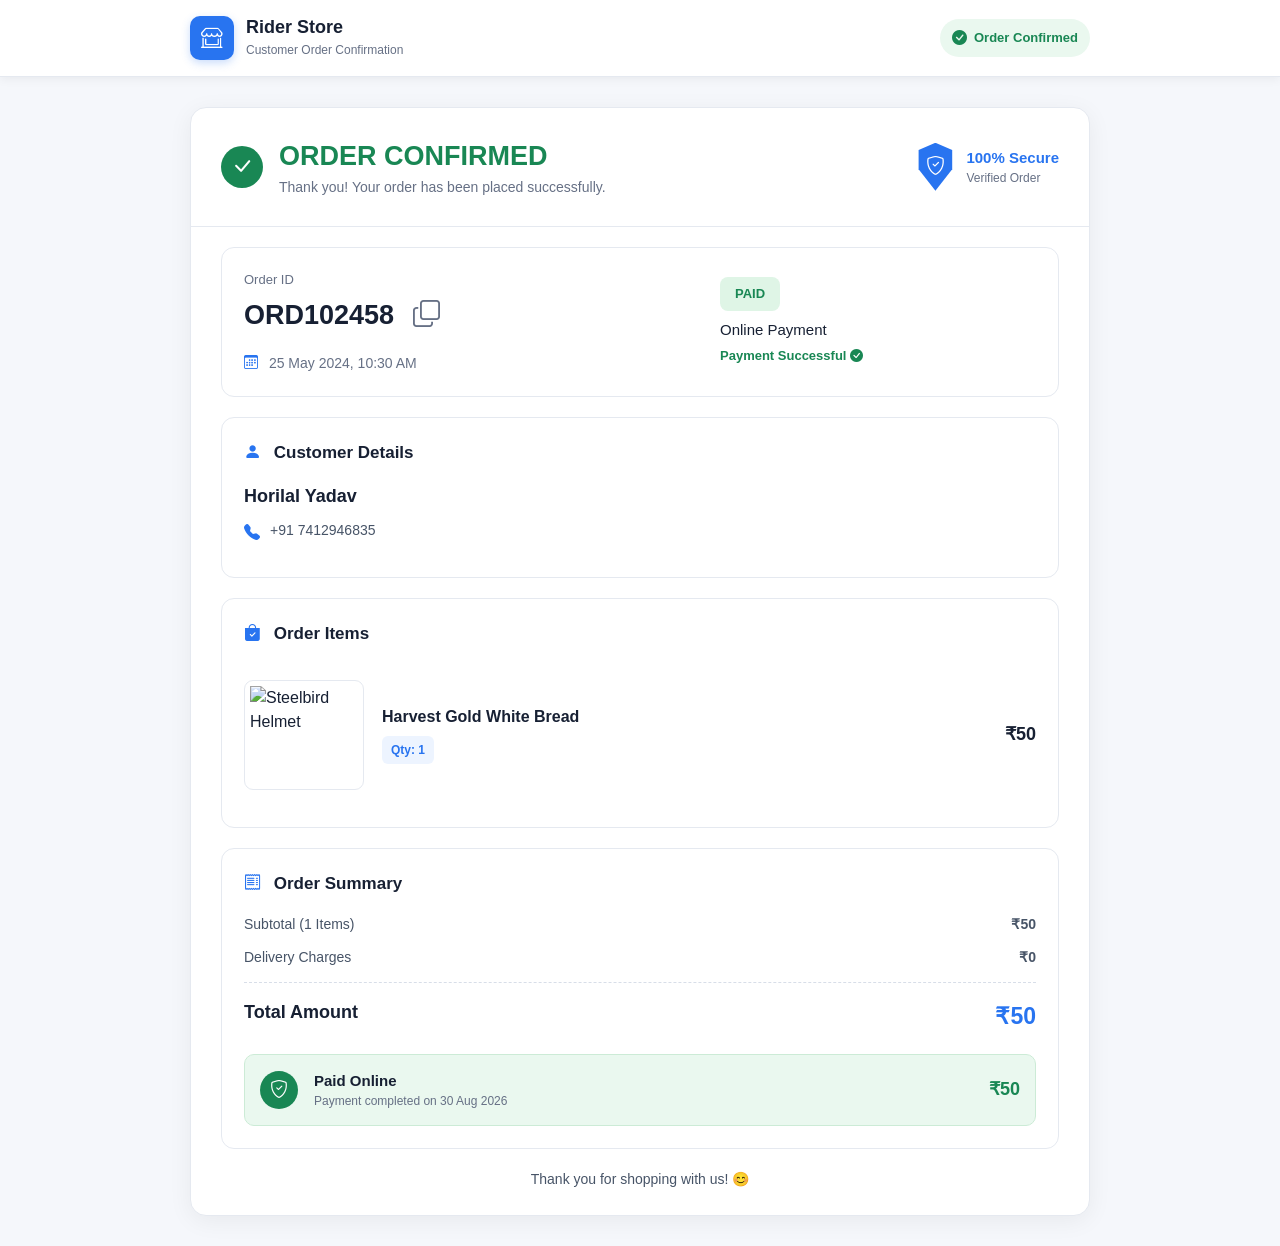
==== commit bf150e09: "sdsD" ====
--- a/index.html
+++ b/index.html
@@ -171,7 +171,7 @@
             <div class="product-item">
               <div class="product-image">
                 <img
-                  src="https://encrypted-tbn0.gstatic.com/shopping?q=tbn:ANd9GcQcDh8nT229WLs_1q_RdX2HRN0Qkw7DlJhq4pniOyLo8F0KoDvZ44lqVlFJlUJ8eyCts7irNb2y-atignDEDMAadAIaG1VT8wnZ97IYIpPq"
+                  src="https://cdn.grofers.com/cdn-cgi/image/f=auto,fit=scale-down,q=70,metadata=none,w=360/da/cms-assets/cms/product/9b3e11ab-9a5d-463d-b098-379a04ce5b7e.png"
                   alt="Steelbird Helmet"
                   onerror="
                     this.onerror = null;
@@ -181,14 +181,12 @@
               </div>
 
               <div class="flex-grow-1">
-                <div class="product-name">Steelbird SBH-17 Full Face Helmet</div>
-
-                <div class="product-meta">Size: L &nbsp; • &nbsp; Color: Black Red</div>
+                <div class="product-name">Harvest Gold White Bread</div>
 
                 <span class="qty-badge"> Qty: 1 </span>
               </div>
 
-              <div class="product-price">₹2,198</div>
+              <div class="product-price">₹50</div>
             </div>
           </div>
 
@@ -206,7 +204,7 @@
             <div class="summary-row">
               <span> Subtotal (1 Items) </span>
 
-              <strong> ₹2,198 </strong>
+              <strong> ₹50 </strong>
             </div>
 
             <div class="summary-row">
@@ -218,7 +216,7 @@
             <div class="summary-total">
               <span> Total Amount </span>
 
-              <span class="total-price"> ₹2,198 </span>
+              <span class="total-price"> ₹50 </span>
             </div>
 
             <div class="paid-online">
@@ -230,10 +228,10 @@
                 <div>
                   <div class="paid-online-title">Paid Online</div>
 
-                  <div class="paid-online-text">Payment completed on 25 May 2024, 10:31 AM</div>
-                </div>
-
-                <div class="paid-online-amount">₹2,198</div>
+                  <div class="paid-online-text">Payment completed on 30 Aug 2026</div>
+                </div>
+
+                <div class="paid-online-amount">₹50</div>
               </div>
             </div>
           </div>
@@ -242,97 +240,9 @@
                SELLER
           ================================================== -->
 
-          <div class="content-section">
-            <div class="section-heading">
-              <i class="bi bi-shop"></i>
-
-              Seller / Store Details
-            </div>
-
-            <div class="row align-items-center">
-              <div class="col-md-7">
-                <div class="d-flex align-items-center gap-3">
-                  <div class="seller-logo">
-                    RIDER<br />
-
-                    STORE
-                  </div>
-
-                  <div>
-                    <div class="seller-name">Rider Store</div>
-
-                    <div class="detail-row mb-2">
-                      <i class="bi bi-telephone-fill"></i>
-
-                      +91 91234 56789
-                    </div>
-
-                    <div class="detail-row mb-2">
-                      <i class="bi bi-envelope-fill"></i>
-
-                      support@riderstore.com
-                    </div>
-
-                    <div class="detail-row mb-0">
-                      <i class="bi bi-geo-alt-fill"></i>
-
-                      Jaipur, Rajasthan, India
-                    </div>
-                  </div>
-                </div>
-              </div>
-
-              <div class="col-md-5">
-                <div class="seller-feature-box">
-                  <div class="seller-feature">
-                    <i class="bi bi-award-fill"></i>
-
-                    Quality Products
-                  </div>
-
-                  <div class="seller-feature">
-                    <i class="bi bi-truck"></i>
-
-                    Fast Delivery
-                  </div>
-
-                  <div class="seller-feature">
-                    <i class="bi bi-shield-check"></i>
-
-                    Trusted Store
-                  </div>
-                </div>
-              </div>
-            </div>
-          </div>
-
           <!-- =================================================
                VERIFIED
           ================================================== -->
-
-          <div class="verified-box">
-            <div class="row align-items-center">
-              <div class="col-md-8">
-                <div class="d-flex gap-3">
-                  <i class="bi bi-shield-fill-check"></i>
-
-                  <div>
-                    <div class="verified-title">This is a verified order.</div>
-
-                    <div class="verified-text">If you have any questions, contact the store.</div>
-                  </div>
-                </div>
-              </div>
-
-              <div class="col-md-4 text-md-end">
-                <button class="contact-btn" onclick="contactStore()">
-                  <i class="bi bi-telephone-fill me-1"></i>
-
-                  Contact Store
-                </button>
-              </div>
-            </div>
-          </div>
 
           <!-- =================================================
                THANK YOU
